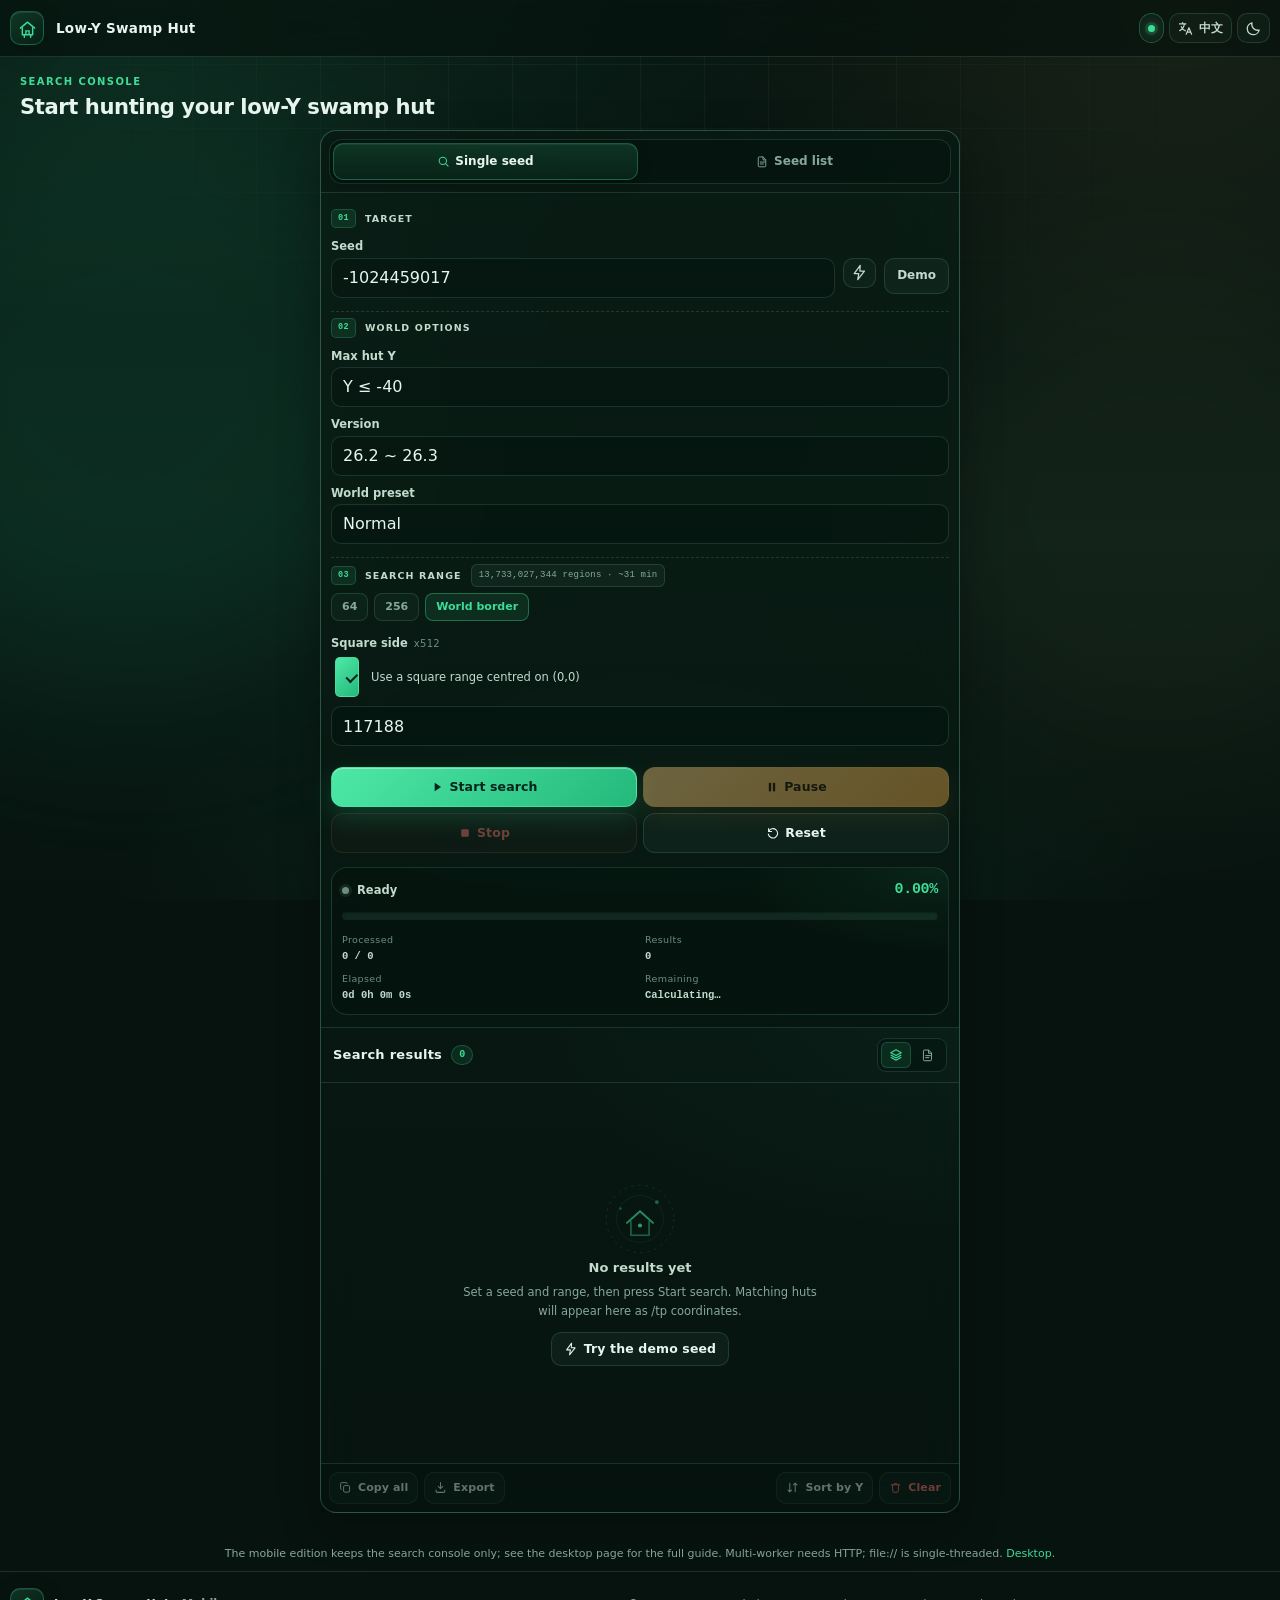
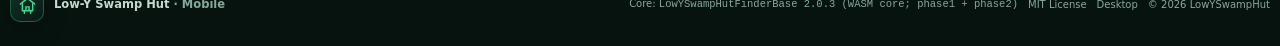
==== mobile.html @ c28596ae "initial commit" ====
<!DOCTYPE html>
<html lang="zh-CN" data-theme="dark">
<head>
<meta charset="utf-8">
<meta name="viewport" content="width=device-width, initial-scale=1, viewport-fit=cover">
<meta name="color-scheme" content="dark light">
<meta name="theme-color" content="#07130f">
<title>低 Y 女巫小屋 · 移动版</title>
<meta name="description" content="Minecraft Java 版低 Y 女巫小屋搜索 · WebAssembly 移动版。">
<link rel="icon" href="data:image/svg+xml,%3Csvg xmlns='http://www.w3.org/2000/svg' viewBox='0 0 64 64'%3E%3Crect width='64' height='64' rx='14' fill='%230b1f18'/%3E%3Cpath d='M12 34 32 16l20 18' fill='none' stroke='%233ddc97' stroke-width='5' stroke-linecap='round' stroke-linejoin='round'/%3E%3Cpath d='M20 33v15h24V33' fill='none' stroke='%238ef0c0' stroke-width='4' stroke-linejoin='round'/%3E%3Ccircle cx='32' cy='40' r='3.5' fill='%23f6c66a'/%3E%3C/svg%3E">
<link rel="stylesheet" href="css/style.css">
<link rel="stylesheet" href="css/mobile.css">
</head>
<body class="mobile-page">

<noscript>
  <div class="noscript-banner">
    此页面需要启用 JavaScript 与 WebAssembly。<br>
    This page requires JavaScript and WebAssembly.
  </div>
</noscript>


<div class="page-bg" aria-hidden="true">
  <div class="bg-glow bg-glow-a"></div>
  <div class="bg-glow bg-glow-b"></div>
  <div class="bg-grid"></div>
  <div class="bg-mist"></div>
</div>
<svg class="sprite" aria-hidden="true">
  <defs>
    <symbol id="i-hut" viewBox="0 0 24 24"><path d="M3 11.5 12 4l9 7.5" fill="none" stroke="currentColor" stroke-width="1.8" stroke-linecap="round" stroke-linejoin="round"/><path d="M5.5 10.5V20h13v-9.5" fill="none" stroke="currentColor" stroke-width="1.8" stroke-linejoin="round"/><path d="M10 20v-5h4v5" fill="none" stroke="currentColor" stroke-width="1.8"/><path d="M8 20v3M16 20v3" stroke="currentColor" stroke-width="1.8" stroke-linecap="round"/></symbol>
    <symbol id="i-bolt" viewBox="0 0 24 24"><path d="M13 2 4.5 13.5H11L9.5 22 19 10h-6.5L13 2Z" fill="none" stroke="currentColor" stroke-width="1.8" stroke-linejoin="round"/></symbol>
    <symbol id="i-lock" viewBox="0 0 24 24"><rect x="4.5" y="10" width="15" height="10.5" rx="2.5" fill="none" stroke="currentColor" stroke-width="1.8"/><path d="M8 10V7.5a4 4 0 0 1 8 0V10" fill="none" stroke="currentColor" stroke-width="1.8" stroke-linecap="round"/><circle cx="12" cy="15.2" r="1.5" fill="currentColor"/></symbol>
    <symbol id="i-layers" viewBox="0 0 24 24"><path d="m12 3 9 5-9 5-9-5 9-5Z" fill="none" stroke="currentColor" stroke-width="1.8" stroke-linejoin="round"/><path d="m3 12 9 5 9-5M3 16l9 5 9-5" fill="none" stroke="currentColor" stroke-width="1.8" stroke-linejoin="round"/></symbol>
    <symbol id="i-cube" viewBox="0 0 24 24"><path d="M12 2.8 21 7.6v8.8l-9 4.8-9-4.8V7.6l9-4.8Z" fill="none" stroke="currentColor" stroke-width="1.8" stroke-linejoin="round"/><path d="M3 7.6 12 12.4l9-4.8M12 12.4V21" fill="none" stroke="currentColor" stroke-width="1.8"/></symbol>
    <symbol id="i-globe" viewBox="0 0 24 24"><circle cx="12" cy="12" r="9" fill="none" stroke="currentColor" stroke-width="1.8"/><path d="M3 12h18M12 3c2.5 2.4 3.8 5.4 3.8 9S14.5 18.6 12 21c-2.5-2.4-3.8-5.4-3.8-9S9.5 5.4 12 3Z" fill="none" stroke="currentColor" stroke-width="1.6"/></symbol>
    <symbol id="i-copy" viewBox="0 0 24 24"><rect x="8.5" y="8.5" width="11" height="12" rx="2" fill="none" stroke="currentColor" stroke-width="1.8"/><path d="M5.5 15.5h-1a1.5 1.5 0 0 1-1.5-1.5V4.8A1.8 1.8 0 0 1 4.8 3h8.4A1.8 1.8 0 0 1 15 4.8v.7" fill="none" stroke="currentColor" stroke-width="1.8"/></symbol>
    <symbol id="i-download" viewBox="0 0 24 24"><path d="M12 3v11m0 0 4.2-4.2M12 14l-4.2-4.2" fill="none" stroke="currentColor" stroke-width="1.9" stroke-linecap="round" stroke-linejoin="round"/><path d="M4 16.5V19a2 2 0 0 0 2 2h12a2 2 0 0 0 2-2v-2.5" fill="none" stroke="currentColor" stroke-width="1.9" stroke-linecap="round"/></symbol>
    <symbol id="i-sort" viewBox="0 0 24 24"><path d="M7 4v16m0 0-3.2-3.2M7 20l3.2-3.2M17 20V4m0 0-3.2 3.2M17 4l3.2 3.2" fill="none" stroke="currentColor" stroke-width="1.9" stroke-linecap="round" stroke-linejoin="round"/></symbol>
    <symbol id="i-trash" viewBox="0 0 24 24"><path d="M4 7h16M9.5 7V4.8h5V7M6.2 7l1 12.2a1.8 1.8 0 0 0 1.8 1.6h6a1.8 1.8 0 0 0 1.8-1.6L18 7" fill="none" stroke="currentColor" stroke-width="1.8" stroke-linecap="round" stroke-linejoin="round"/></symbol>
    <symbol id="i-play" viewBox="0 0 24 24"><path d="M8 4.8 19 12 8 19.2V4.8Z" fill="currentColor"/></symbol>
    <symbol id="i-pause" viewBox="0 0 24 24"><rect x="6.5" y="4.5" width="4" height="15" rx="1.3" fill="currentColor"/><rect x="13.5" y="4.5" width="4" height="15" rx="1.3" fill="currentColor"/></symbol>
    <symbol id="i-stop" viewBox="0 0 24 24"><rect x="5.5" y="5.5" width="13" height="13" rx="2.4" fill="currentColor"/></symbol>
    <symbol id="i-reset" viewBox="0 0 24 24"><path d="M4.5 9.5A8 8 0 1 1 4 14" fill="none" stroke="currentColor" stroke-width="1.9" stroke-linecap="round"/><path d="M4.5 4.5v5h5" fill="none" stroke="currentColor" stroke-width="1.9" stroke-linecap="round" stroke-linejoin="round"/></symbol>
    <symbol id="i-sun" viewBox="0 0 24 24"><circle cx="12" cy="12" r="4.2" fill="none" stroke="currentColor" stroke-width="1.8"/><path d="M12 2.5v2.2M12 19.3v2.2M2.5 12h2.2M19.3 12h2.2M5.2 5.2l1.6 1.6M17.2 17.2l1.6 1.6M18.8 5.2l-1.6 1.6M6.8 17.2l-1.6 1.6" stroke="currentColor" stroke-width="1.8" stroke-linecap="round"/></symbol>
    <symbol id="i-moon" viewBox="0 0 24 24"><path d="M20 14.2A8.5 8.5 0 0 1 9.8 4a8.5 8.5 0 1 0 10.2 10.2Z" fill="none" stroke="currentColor" stroke-width="1.8" stroke-linejoin="round"/></symbol>
    <symbol id="i-lang" viewBox="0 0 24 24"><path d="M3.5 5.5h9M8 3.5v2M10.5 5.5c-.6 4.3-3 7.5-6.5 9.5M6 9.5c1.2 2.8 3.2 4.7 5.8 5.7" fill="none" stroke="currentColor" stroke-width="1.7" stroke-linecap="round" stroke-linejoin="round"/><path d="m13 20 3.8-9 3.8 9M14.4 17h4.8" fill="none" stroke="currentColor" stroke-width="1.7" stroke-linecap="round" stroke-linejoin="round"/></symbol>
    <symbol id="i-file" viewBox="0 0 24 24"><path d="M6 3.5h7l5 5V20a1.8 1.8 0 0 1-1.8 1.8H6A1.8 1.8 0 0 1 4.2 20V5.3A1.8 1.8 0 0 1 6 3.5Z" fill="none" stroke="currentColor" stroke-width="1.7" stroke-linejoin="round"/><path d="M13 3.8V9h4.8M8 13h8M8 16.5h5.5" fill="none" stroke="currentColor" stroke-width="1.7" stroke-linecap="round"/></symbol>
    <symbol id="i-arrow" viewBox="0 0 24 24"><path d="M5 12h14m0 0-5.5-5.5M19 12l-5.5 5.5" fill="none" stroke="currentColor" stroke-width="1.9" stroke-linecap="round" stroke-linejoin="round"/></symbol>
    <symbol id="i-check" viewBox="0 0 24 24"><path d="m4.5 12.5 5 5 10-11" fill="none" stroke="currentColor" stroke-width="2.2" stroke-linecap="round" stroke-linejoin="round"/></symbol>
    <symbol id="i-info" viewBox="0 0 24 24"><circle cx="12" cy="12" r="9" fill="none" stroke="currentColor" stroke-width="1.8"/><path d="M12 10.5V17M12 7.4v.2" stroke="currentColor" stroke-width="2" stroke-linecap="round"/></symbol>
    <symbol id="i-warn" viewBox="0 0 24 24"><path d="M12 3.6 22 20.4H2L12 3.6Z" fill="none" stroke="currentColor" stroke-width="1.8" stroke-linejoin="round"/><path d="M12 9.2v4.6M12 17.2v.2" stroke="currentColor" stroke-width="2" stroke-linecap="round"/></symbol>
    <symbol id="i-search" viewBox="0 0 24 24"><circle cx="10.8" cy="10.8" r="6.8" fill="none" stroke="currentColor" stroke-width="1.9"/><path d="m16 16 4.5 4.5" stroke="currentColor" stroke-width="1.9" stroke-linecap="round"/></symbol>
  </defs>
</svg>
<header class="site-header">
  <div class="shell header-inner">
    <a class="brand" href="#top" title="移动版 / Mobile">
      <span class="brand-mark"><svg class="icon"><use href="#i-hut"></use></svg></span>
      <span class="brand-text">
        <strong data-i18n="brand.name">低 Y 女巫小屋</strong>
        <small data-i18n="brand.tag">Low-Y Swamp Hut · Web</small>
      </span>
    </a>
    <div class="header-actions">
      <span class="engine-pill" id="engineBadge" title="WebAssembly 引擎状态">
        <span class="dot" id="engineDot"></span>
        <span id="engineText">引擎加载中</span>
      </span>
      <button class="icon-btn" id="langToggle" type="button" title="切换语言 / Switch language" aria-label="切换语言">
        <svg class="icon"><use href="#i-lang"></use></svg>
        <span class="lang-label" id="langLabel">EN</span>
      </button>
      <button class="icon-btn" id="themeToggle" type="button" title="切换主题 / Toggle theme" aria-label="切换主题">
        <svg class="icon icon-sun"><use href="#i-sun"></use></svg>
        <svg class="icon icon-moon"><use href="#i-moon"></use></svg>
      </button>
    </div>
  </div>
</header>

<main id="top">
<!-- ============================ APP ============================ -->
  <section class="section shell" id="search">
    <div class="section-head compact">
      <span class="eyebrow" data-i18n="app.eyebrow">搜索控制台</span>
      <h2 data-i18n="app.title">开始寻找你的低 Y 女巫小屋</h2>
      <p data-i18n="app.sub">单种子默认世界边界，种子列表默认 256；浏览器版为单线程 WASM，整图搜索会耗时较久。</p>
    </div>

    <div class="app-shell">
      <div class="app-topbar">
        <div class="app-tabs" role="tablist" aria-label="搜索模式">
          <button class="tab active" id="tab-single" data-tab="single" role="tab" aria-selected="true" aria-controls="panel-single">
            <svg class="icon"><use href="#i-search"></use></svg>
            <span data-i18n="tab.single">单种子搜索</span>
          </button>
          <button class="tab" id="tab-list" data-tab="list" role="tab" aria-selected="false" aria-controls="panel-list">
            <svg class="icon"><use href="#i-file"></use></svg>
            <span data-i18n="tab.list">从种子列表搜索</span>
          </button>
        </div>
        <div class="app-topbar-right">
          <span class="wasm-chip"><svg class="icon"><use href="#i-bolt"></use></svg>WASM</span>
          <span class="muted small" id="engineVersion">–</span>
        </div>
      </div>

      <div class="app-grid">
        <div class="control-panel">

          <!-- ==================== SINGLE ==================== -->
          <div class="tab-panel" id="panel-single" role="tabpanel" aria-labelledby="tab-single">
            <div class="console-form">
              <section class="panel-section">
                <div class="panel-title"><span class="num">01</span><span data-i18n="panel.target">搜索目标</span></div>

                <div class="form-row">
                  <label class="form-label" for="sSeed"><span data-i18n="label.seed">种子 Seed</span></label>
                  <div class="form-control">
                    <div class="input-row">
                      <input id="sSeed" type="text" inputmode="numeric" autocomplete="off" spellcheck="false" placeholder="-1024459017" value="-1024459017">
                      <button class="icon-btn" id="sRandom" type="button" title="随机种子" aria-label="随机种子">
                        <svg class="icon"><use href="#i-bolt"></use></svg>
                      </button>
                      <button class="mini-btn" id="sDemo" type="button" data-i18n="btn.demo">示例</button>
                    </div>
                    <span class="field-error" id="sSeedError"></span>
                    <span class="hint hint-optional" data-i18n="hint.seed">支持 -2^63 ~ 2^63-1 的整数</span>
                  </div>
                  <span class="form-aside"></span>
                </div>

                <div class="form-row thread-row">
                  <label class="form-label" for="sThreads"><span data-i18n="label.threads">线程数</span> <span class="tag">WASM</span></label>
                  <div class="form-control"><input id="sThreads" type="text" value="1" readonly tabindex="-1"></div>
                  <span class="form-aside" id="sThreadHint">自动检测线程</span>
                </div>
              </section>

              <section class="panel-section">
                <div class="panel-title"><span class="num">02</span><span data-i18n="panel.world">世界参数</span></div>

                <div class="form-row">
                  <label class="form-label" for="sHeight"><span data-i18n="label.height">筛选小屋高度</span></label>
                  <div class="form-control">
                    <select id="sHeight">
                      <option value="-40" selected>Y ≤ -40</option>
                      <option value="-50">Y ≤ -50</option>
                      <option value="-54">Y ≤ -54</option>
                    </select>
                  </div>
                  <span class="form-aside" data-i18n="hint.heightShort">只保留 -40 及以下</span>
                </div>

                <div class="form-row">
                  <label class="form-label" for="sVersion"><span data-i18n="label.version">版本</span></label>
                  <div class="form-control">
                    <select id="sVersion">
                      <option value="26.2">26.2 ~ 26.3</option>
                      <option value="1.19">1.19.x ~ 26.1</option>
                      <option value="1.18">1.18.x</option>
                    </select>
                  </div>
                  <span class="form-aside"></span>
                </div>

                <div class="form-row">
                  <label class="form-label" for="sPreset"><span data-i18n="label.preset">世界类型</span></label>
                  <div class="form-control">
                    <select id="sPreset">
                      <option value="normal" data-i18n="preset.normal">普通世界</option>
                      <option value="large" data-i18n="preset.large">巨型生物群系</option>
                      <option value="single" data-i18n="preset.single">单群系（沼泽）</option>
                    </select>
                  </div>
                  <span class="form-aside"></span>
                </div>
              </section>

              <section class="panel-section">
                <div class="panel-title">
                  <span class="num">03</span><span data-i18n="panel.range">搜索范围</span>
                  <span class="range-summary" id="sRangeSummary">–</span>
                </div>

                <div class="preset-row" id="sPresets" role="group" aria-label="范围预设">
                  <button type="button" class="preset-btn" data-mode="single" data-side="64">64</button>
                  <button type="button" class="preset-btn" data-mode="single" data-side="256">256</button>
                  <button type="button" class="preset-btn active" data-mode="single" data-side="117188" data-i18n="preset.world">世界边界</button>
                </div>

                <div class="bounds-rows" id="sBounds">
                  <div class="form-row">
                    <label class="form-label" for="sMinX">MinX <em>x512</em></label>
                    <div class="form-control"><input id="sMinX" type="text" inputmode="numeric" value="-58594"></div>
                    <span class="form-aside block-hint" id="sMinXBlocks">= -30,000,128 方块</span>
                  </div>
                  <div class="form-row">
                    <label class="form-label" for="sMaxX">MaxX <em>x512</em></label>
                    <div class="form-control"><input id="sMaxX" type="text" inputmode="numeric" value="58593"></div>
                    <span class="form-aside block-hint" id="sMaxXBlocks">= 29,999,616 方块</span>
                  </div>
                  <div class="form-row">
                    <label class="form-label" for="sMinZ">MinZ <em>x512</em></label>
                    <div class="form-control"><input id="sMinZ" type="text" inputmode="numeric" value="-58594"></div>
                    <span class="form-aside block-hint" id="sMinZBlocks">= -30,000,128 方块</span>
                  </div>
                  <div class="form-row">
                    <label class="form-label" for="sMaxZ">MaxZ <em>x512</em></label>
                    <div class="form-control"><input id="sMaxZ" type="text" inputmode="numeric" value="58593"></div>
                    <span class="form-aside block-hint" id="sMaxZBlocks">= 29,999,616 方块</span>
                  </div>
                </div>

                <div class="form-row">
                  <label class="form-label" for="sSide"><span data-i18n="label.side">正方形边长</span> <em>x512</em></label>
                  <div class="form-control square-control">
                    <label class="check-row">
                      <input type="checkbox" id="sSquareMode" checked>
                      <span data-i18n="label.squareMode">以 (0,0) 为中心</span>
                    </label>
                    <div class="side-input-row">
                      <input id="sSide" type="text" inputmode="numeric" value="117188">
                      <span class="hint block-hint" id="sSideBlocks">= 60,000,256 方块</span>
                    </div>
                  </div>
                  <span class="form-aside" data-i18n="hint.square">取消勾选可手动填写 Min/Max</span>
                </div>
              </section>
            </div>

            <div class="action-row">
              <button class="btn primary" id="sStart" type="button">
                <svg class="icon"><use href="#i-play"></use></svg><span data-i18n="btn.start">开始搜索</span>
              </button>
              <button class="btn amber" id="sPause" type="button" disabled>
                <svg class="icon"><use href="#i-pause"></use></svg><span data-i18n="btn.pause">暂停</span>
              </button>
              <button class="btn danger" id="sStop" type="button" disabled>
                <svg class="icon"><use href="#i-stop"></use></svg><span data-i18n="btn.stop">停止</span>
              </button>
              <button class="btn ghost" id="sReset" type="button" title="重置搜索区域 / Reset search range">
                <svg class="icon"><use href="#i-reset"></use></svg><span data-i18n="btn.reset">重置</span>
              </button>
            </div>
          </div>

          <!-- ==================== LIST ==================== -->
          <div class="tab-panel hidden" id="panel-list" role="tabpanel" aria-labelledby="tab-list">
            <div class="console-form">
              <section class="panel-section">
                <div class="panel-title"><span class="num">01</span><span data-i18n="panel.seedFile">种子列表</span></div>

                <div class="form-row wide">
                  <span class="form-label" data-i18n="label.seedFile">种子文件</span>
                  <div class="form-control">
                    <div class="dropzone compact" id="lDropzone" tabindex="0" role="button" aria-label="选择种子文件">
                      <input type="file" id="lFileInput" accept=".txt,.csv,text/plain" hidden>
                      <svg class="icon drop-icon"><use href="#i-file"></use></svg>
                      <strong id="lDropTitle" data-i18n="drop.title">拖入种子文件，或点击选择</strong>
                      <span class="hint" id="lDropHint" data-i18n="drop.hint">纯文本，每行一个种子；空行与 # 开头的行会被忽略</span>
                      <span class="file-pill hidden" id="lFileInfo">
                        <svg class="icon"><use href="#i-check"></use></svg>
                        <span id="lFileName">–</span>
                        <span class="file-count" id="lSeedCount">0</span>
                      </span>
                    </div>
                    <span class="field-error" id="lFileError"></span>
                  </div>
                  <span class="form-aside"></span>
                </div>

                <div class="form-row thread-row">
                  <label class="form-label" for="lThreads"><span data-i18n="label.threads">线程数</span> <span class="tag">WASM</span></label>
                  <div class="form-control"><input id="lThreads" type="text" value="1" readonly tabindex="-1"></div>
                  <span class="form-aside" id="lThreadHint">列表模式逐个种子扫描</span>
                </div>
              </section>

              <section class="panel-section">
                <div class="panel-title"><span class="num">02</span><span data-i18n="panel.world">世界参数</span></div>

                <div class="form-row">
                  <label class="form-label" for="lHeight"><span data-i18n="label.height">筛选小屋高度</span></label>
                  <div class="form-control">
                    <select id="lHeight">
                      <option value="-40" selected>Y ≤ -40</option>
                      <option value="-50">Y ≤ -50</option>
                      <option value="-54">Y ≤ -54</option>
                    </select>
                  </div>
                  <span class="form-aside" data-i18n="hint.heightShort">只保留 -40 及以下</span>
                </div>

                <div class="form-row">
                  <label class="form-label" for="lVersion"><span data-i18n="label.version">版本</span></label>
                  <div class="form-control">
                    <select id="lVersion">
                      <option value="26.2">26.2 ~ 26.3</option>
                      <option value="1.19">1.19.x ~ 26.1</option>
                      <option value="1.18">1.18.x</option>
                    </select>
                  </div>
                  <span class="form-aside"></span>
                </div>

                <div class="form-row">
                  <label class="form-label" for="lPreset"><span data-i18n="label.preset">世界类型</span></label>
                  <div class="form-control">
                    <select id="lPreset">
                      <option value="normal" data-i18n="preset.normal">普通世界</option>
                      <option value="large" data-i18n="preset.large">巨型生物群系</option>
                      <option value="single" data-i18n="preset.single">单群系（沼泽）</option>
                    </select>
                  </div>
                  <span class="form-aside"></span>
                </div>
              </section>

              <section class="panel-section">
                <div class="panel-title">
                  <span class="num">03</span><span data-i18n="panel.range">搜索范围</span>
                  <span class="range-summary" id="lRangeSummary">–</span>
                </div>

                <div class="preset-row" id="lPresets" role="group" aria-label="范围预设">
                  <button type="button" class="preset-btn" data-mode="list" data-side="64">64</button>
                  <button type="button" class="preset-btn active" data-mode="list" data-side="256">256</button>
                  <button type="button" class="preset-btn" data-mode="list" data-side="117188" data-i18n="preset.world">世界边界</button>
                </div>

                <div class="bounds-rows" id="lBounds">
                  <div class="form-row">
                    <label class="form-label" for="lMinX">MinX <em>x512</em></label>
                    <div class="form-control"><input id="lMinX" type="text" inputmode="numeric" value="-128"></div>
                    <span class="form-aside block-hint" id="lMinXBlocks">= -65,536 方块</span>
                  </div>
                  <div class="form-row">
                    <label class="form-label" for="lMaxX">MaxX <em>x512</em></label>
                    <div class="form-control"><input id="lMaxX" type="text" inputmode="numeric" value="127"></div>
                    <span class="form-aside block-hint" id="lMaxXBlocks">= 65,024 方块</span>
                  </div>
                  <div class="form-row">
                    <label class="form-label" for="lMinZ">MinZ <em>x512</em></label>
                    <div class="form-control"><input id="lMinZ" type="text" inputmode="numeric" value="-128"></div>
                    <span class="form-aside block-hint" id="lMinZBlocks">= -65,536 方块</span>
                  </div>
                  <div class="form-row">
                    <label class="form-label" for="lMaxZ">MaxZ <em>x512</em></label>
                    <div class="form-control"><input id="lMaxZ" type="text" inputmode="numeric" value="127"></div>
                    <span class="form-aside block-hint" id="lMaxZBlocks">= 65,024 方块</span>
                  </div>
                </div>

                <div class="form-row">
                  <label class="form-label" for="lSide"><span data-i18n="label.side">正方形边长</span> <em>x512</em></label>
                  <div class="form-control square-control">
                    <label class="check-row">
                      <input type="checkbox" id="lSquareMode" checked>
                      <span data-i18n="label.squareMode">以 (0,0) 为中心</span>
                    </label>
                    <div class="side-input-row">
                      <input id="lSide" type="text" inputmode="numeric" value="256">
                      <span class="hint block-hint" id="lSideBlocks">= 131,072 方块</span>
                    </div>
                  </div>
                  <span class="form-aside" data-i18n="hint.square">取消勾选可手动填写 Min/Max</span>
                </div>
              </section>
            </div>

            <div class="action-row">
              <button class="btn primary" id="lStart" type="button">
                <svg class="icon"><use href="#i-play"></use></svg><span data-i18n="btn.start">开始搜索</span>
              </button>
              <button class="btn amber" id="lPause" type="button" disabled>
                <svg class="icon"><use href="#i-pause"></use></svg><span data-i18n="btn.pause">暂停</span>
              </button>
              <button class="btn danger" id="lStop" type="button" disabled>
                <svg class="icon"><use href="#i-stop"></use></svg><span data-i18n="btn.stop">停止</span>
              </button>
              <button class="btn ghost" id="lReset" type="button" title="重置搜索区域 / Reset search range">
                <svg class="icon"><use href="#i-reset"></use></svg><span data-i18n="btn.resetDefault">重置</span>
              </button>
            </div>
          </div>

          <!-- SHARED PROGRESS -->
          <div class="progress-card" id="progressCard">
            <div class="progress-top">
              <div class="progress-state">
                <span class="state-dot" id="progressDot"></span>
                <span id="progressStatus" data-i18n="progress.idle" aria-live="polite">等待开始</span>
              </div>
              <span class="progress-percent" id="progressPercent">0.00%</span>
            </div>
            <div class="progress-track" id="progressTrack" role="progressbar" aria-valuemin="0" aria-valuemax="100" aria-valuenow="0">
              <div class="progress-bar" id="progressBar"></div>
            </div>
            <div class="progress-meta">
              <div><span data-i18n="progress.processed">已处理</span><strong id="progressProcessed">0 / 0</strong></div>
              <div><span data-i18n="progress.results">结果</span><strong id="progressResults">0</strong></div>
              <div><span data-i18n="progress.elapsed">已用时间</span><strong id="progressElapsed">0天 0时 0分 0秒</strong></div>
              <div><span data-i18n="progress.remaining">剩余时间</span><strong id="progressRemaining">计算中…</strong></div>
            </div>
            <div class="progress-seed hidden" id="progressSeedRow">
              <span data-i18n="progress.currentSeed">当前种子</span>
              <code id="progressCurrentSeed">–</code>
              <span class="progress-seed-index" id="progressSeedIndex"></span>
            </div>
            <div class="progress-estimate" id="progressEstimate"></div>
          </div>
        </div>

        <!-- ==================== RESULTS (below the form) ==================== -->
        <div class="results-panel" id="resultsPanel">
          <div class="results-head">
            <div class="results-title">
              <h3 id="resultsTitle" data-i18n="results.title">检查结果</h3>
              <span class="count-badge" id="resultsCount">0</span>
            </div>
            <div class="view-toggle" role="group" aria-label="结果视图">
              <button type="button" class="view-btn active" data-view="table" id="viewTable" title="表格视图">
                <svg class="icon"><use href="#i-layers"></use></svg>
              </button>
              <button type="button" class="view-btn" data-view="text" id="viewText" title="文本视图">
                <svg class="icon"><use href="#i-file"></use></svg>
              </button>
            </div>
          </div>

          <div class="results-body">
            <div class="empty-state" id="resultsEmpty">
              <span class="empty-art">
                <svg viewBox="0 0 120 120" aria-hidden="true">
                  <circle cx="60" cy="60" r="52" fill="none" stroke="currentColor" stroke-opacity=".16" stroke-width="1.5" stroke-dasharray="4 7"/>
                  <circle cx="60" cy="60" r="36" fill="none" stroke="currentColor" stroke-opacity=".1" stroke-width="1.5"/>
                  <path d="M40 66 60 48l20 18" fill="none" stroke="currentColor" stroke-opacity=".7" stroke-width="3" stroke-linecap="round" stroke-linejoin="round"/>
                  <path d="M46 63v22h28V63" fill="none" stroke="currentColor" stroke-opacity=".45" stroke-width="2.6" stroke-linejoin="round"/>
                  <circle cx="60" cy="70" r="3.2" fill="currentColor" fill-opacity=".8"/>
                  <circle cx="86" cy="34" r="3" fill="currentColor" fill-opacity=".45"/>
                  <circle cx="30" cy="44" r="2" fill="currentColor" fill-opacity=".35"/>
                </svg>
              </span>
              <strong data-i18n="results.emptyTitle">还没有结果</strong>
              <p data-i18n="results.emptyBody">设置好种子和范围，点击「开始搜索」。命中的小屋会以 /tp 坐标的形式出现在这里。</p>
              <button type="button" class="btn ghost sm" id="emptyDemoBtn">
                <svg class="icon"><use href="#i-bolt"></use></svg><span data-i18n="btn.tryDemo">试试示例种子</span>
              </button>
            </div>

            <div class="table-wrap hidden" id="resultsTableWrap">
              <table class="result-table" id="resultsTable">
                <thead>
                  <tr id="resultsHeadRow">
                    <th class="col-idx">#</th>
                    <th class="col-seed hidden" data-i18n="table.seed">种子</th>
                    <th>X</th>
                    <th>Y</th>
                    <th>Z</th>
                    <th class="col-distance" data-i18n="table.distance">距离原点</th>
                    <th class="col-tp" data-i18n="table.tp">/tp 命令</th>
                    <th class="col-actions"></th>
                  </tr>
                </thead>
                <tbody id="resultsBody"></tbody>
              </table>
            </div>

            <div class="text-view hidden" id="resultsTextView">
              <pre id="resultsRaw"></pre>
            </div>
          </div>

          <div class="results-foot">
            <div class="foot-left">
              <button class="btn ghost sm" id="btnCopyAll" type="button">
                <svg class="icon"><use href="#i-copy"></use></svg><span data-i18n="btn.copyAll">复制全部</span>
              </button>
              <button class="btn ghost sm" id="btnExport" type="button">
                <svg class="icon"><use href="#i-download"></use></svg><span data-i18n="btn.export">导出</span>
              </button>
              <button class="btn ghost sm hidden" id="btnExportSeeds" type="button">
                <svg class="icon"><use href="#i-download"></use></svg><span data-i18n="btn.exportSeeds">导出种子列表</span>
              </button>
            </div>
            <div class="foot-right">
              <button class="btn ghost sm" id="btnSortY" type="button">
                <svg class="icon"><use href="#i-sort"></use></svg><span data-i18n="btn.sortY">按 Y 排序</span>
              </button>
              <button class="btn ghost sm hidden" id="btnSortDistance" type="button">
                <svg class="icon"><use href="#i-sort"></use></svg><span data-i18n="btn.sortDistance">按距离排序</span>
              </button>
              <button class="btn ghost sm danger-text" id="btnClear" type="button">
                <svg class="icon"><use href="#i-trash"></use></svg><span data-i18n="btn.clear">清空</span>
              </button>
            </div>
          </div>
        </div>
      </div>
    </div>

    <details class="known-results">
      <summary>
        <span data-i18n="known.title">示例种子的已知结果</span>
        <span class="known-count">8</span>
        <span class="known-seed">seed -1024459017</span>
      </summary>
      <div class="known-body">
        <p data-i18n="known.desc">这是原项目验收数据中该种子的 8 个小屋。示例按钮只搜索其中第 4 个；完整列表可由世界边界搜索得到。</p>
        <pre id="knownResults">/tp 234016 -44 -18221904
/tp 27607376 -47 -7240176
/tp 16007952 -43 3516000
/tp 20082832 -54 4744416
/tp 10995248 -54 7276048
/tp 3267728 -54 10839360
/tp -2260784 -54 13017184
/tp -2274464 -54 17901776</pre>
      </div>
    </details>
  </section>
<div class="mobile-note">
  <span data-i18n="mobile.note">移动版精简了介绍与装饰；完整说明见</span>
  <a href="index.html" data-i18n="footer.desktop">桌面版</a>.
</div>
</main>

<footer class="site-footer">
  <div class="shell footer-inner">
    <div class="footer-brand">
      <span class="brand-mark sm"><svg class="icon"><use href="#i-hut"></use></svg></span>
      <span>Low-Y Swamp Hut <span class="muted">· Mobile</span></span>
    </div>
    <div class="footer-links">
      <span class="muted small"><span data-i18n="footer.engine">内核</span>: <code id="footerVersion">–</code></span>
      <a class="muted small" href="LICENSE" target="_blank" rel="noopener" data-i18n="license.link">MIT 许可证</a>
      <a class="muted small" href="index.html" data-i18n="footer.desktop">桌面版</a>
      <span class="muted small">© <span id="year">2026</span> LowYSwampHut</span>
    </div>
  </div>
</footer>

<div class="toast-host" id="toastHost" aria-live="polite" aria-atomic="false"></div>

<dialog class="modal" id="confirmDialog">
  <form method="dialog" class="modal-card">
    <div class="modal-icon warn"><svg class="icon"><use href="#i-warn"></use></svg></div>
    <h3 id="confirmTitle">确认</h3>
    <p id="confirmMessage"></p>
    <div class="modal-actions">
      <button value="cancel" class="btn ghost" id="confirmCancel" type="submit" data-i18n="btn.cancel">取消</button>
      <button value="ok" class="btn primary" id="confirmOk" type="submit" data-i18n="btn.confirm">继续</button>
    </div>
  </form>
</dialog>

<div class="boot-overlay" id="bootOverlay">
  <div class="boot-card">
    <div class="boot-spinner"><span></span><span></span><span></span></div>
    <h3 id="bootTitle" data-i18n="boot.title">正在唤醒 WASM 内核…</h3>
    <p id="bootText" data-i18n="boot.text">首次加载需要解析不到 1 MB 的 WebAssembly 模块，通常只需一两秒。</p>
    <div class="boot-bar"><div class="boot-progress" id="bootProgress"></div></div>
    <pre class="boot-error hidden" id="bootError"></pre>
    <button class="btn primary sm hidden" id="bootRetry" type="button" data-i18n="btn.retry">重新加载</button>
  </div>
</div>

<script src="js/i18n.js"></script>
<script src="js/lysh-core.js"></script>
<script src="js/app.js"></script>
</body>
</html>
---- css/style.css ----
/* ============================================================
   Low-Y Swamp Hut · WebAssembly Edition
   "Swamp dusk" theme — deep forest greens, firefly amber, glass.
   ============================================================ */

:root {
  --bg: #07130f;
  --bg-2: #091c16;
  --panel: rgba(10, 30, 23, 0.72);
  --panel-solid: #0b2019;
  --panel-2: rgba(15, 40, 31, 0.72);
  --line: rgba(132, 214, 178, 0.16);
  --line-strong: rgba(132, 214, 178, 0.3);
  --text: #e8f5ee;
  --text-2: #c2dbcd;
  --muted: #87a99a;
  --muted-2: #6d8d7f;
  --accent: #3ddc97;
  --accent-2: #8ef0c0;
  --accent-deep: #0f8f5f;
  --gold: #f6c66a;
  --danger: #ff7373;
  --amber: #f3b15f;
  --shadow: 0 30px 90px rgba(0, 0, 0, 0.5);
  --shadow-sm: 0 12px 30px rgba(0, 0, 0, 0.28);
  --radius: 20px;
  --radius-sm: 12px;
  --mono: "Cascadia Code", "Cascadia Mono", "SFMono-Regular", Consolas, "Liberation Mono", Menlo, monospace;
  --sans: "Segoe UI Variable", "Segoe UI", "Microsoft YaHei UI", "Microsoft YaHei", "PingFang SC", "Noto Sans SC", system-ui, -apple-system, sans-serif;
  --ease: cubic-bezier(0.2, 0.7, 0.2, 1);
}

html[data-theme="light"] {
  --bg: #eef5ef;
  --bg-2: #e3eee6;
  --panel: rgba(255, 255, 255, 0.78);
  --panel-solid: #ffffff;
  --panel-2: rgba(245, 251, 247, 0.9);
  --line: rgba(24, 84, 58, 0.14);
  --line-strong: rgba(24, 84, 58, 0.28);
  --text: #10241b;
  --text-2: #294536;
  --muted: #5d7a6b;
  --muted-2: #7c9587;
  --accent: #0f8f5f;
  --accent-2: #0a6e49;
  --accent-deep: #0b7a51;
  --gold: #b77a1c;
  --danger: #c84444;
  --amber: #b9771f;
  --shadow: 0 30px 80px rgba(20, 60, 42, 0.16);
  --shadow-sm: 0 10px 26px rgba(20, 60, 42, 0.1);
}

* { box-sizing: border-box; }

html { scroll-behavior: smooth; }

body {
  margin: 0;
  min-height: 100vh;
  background: var(--bg);
  color: var(--text);
  font-family: var(--sans);
  font-size: 15px;
  line-height: 1.6;
  -webkit-font-smoothing: antialiased;
  overflow-x: hidden;
}

::selection { background: rgba(61, 220, 151, 0.28); color: var(--text); }

::-webkit-scrollbar { width: 10px; height: 10px; }
::-webkit-scrollbar-track { background: transparent; }
::-webkit-scrollbar-thumb {
  background: rgba(132, 214, 178, 0.18);
  border-radius: 999px;
  border: 2px solid transparent;
  background-clip: padding-box;
}
::-webkit-scrollbar-thumb:hover { background: rgba(132, 214, 178, 0.32); background-clip: padding-box; border: 2px solid transparent; }
html[data-theme="light"] ::-webkit-scrollbar-thumb { background: rgba(24, 84, 58, 0.18); background-clip: padding-box; }

a { color: var(--accent); text-decoration: none; }
a:hover { color: var(--accent-2); }

code, .mono { font-family: var(--mono); }

.hidden { display: none !important; }
.small { font-size: 12px; }
.muted { color: var(--muted); }

.sprite { position: absolute; width: 0; height: 0; overflow: hidden; }

.noscript-banner {
  position: fixed;
  inset: 0 0 auto 0;
  z-index: 999;
  padding: 12px 18px;
  text-align: center;
  font-size: 13px;
  line-height: 1.5;
  color: #07130f;
  background: #f6c66a;
  box-shadow: 0 8px 24px rgba(0, 0, 0, 0.25);
}

.icon {
  width: 1.15em;
  height: 1.15em;
  display: inline-block;
  vertical-align: -0.18em;
  flex: none;
}

.shell {
  width: min(1240px, calc(100% - 48px));
  margin-inline: auto;
}

/* ---------------------------------------------------------- background */
.page-bg {
  position: fixed;
  inset: 0;
  z-index: -1;
  pointer-events: none;
  overflow: hidden;
  background:
    radial-gradient(1200px 700px at 12% -10%, rgba(26, 92, 66, 0.35), transparent 60%),
    radial-gradient(900px 700px at 92% 0%, rgba(246, 198, 106, 0.08), transparent 55%),
    linear-gradient(180deg, var(--bg) 0%, var(--bg-2) 60%, var(--bg) 100%);
}
html[data-theme="light"] .page-bg {
  background:
    radial-gradient(1200px 700px at 12% -10%, rgba(78, 180, 130, 0.24), transparent 60%),
    radial-gradient(900px 700px at 92% 0%, rgba(246, 198, 106, 0.18), transparent 55%),
    linear-gradient(180deg, var(--bg) 0%, var(--bg-2) 60%, var(--bg) 100%);
}
.bg-glow { position: absolute; border-radius: 50%; filter: blur(90px); opacity: 0.55; }
.bg-glow-a { width: 620px; height: 620px; left: -180px; top: 8%; background: rgba(31, 143, 100, 0.28); }
.bg-glow-b { width: 520px; height: 520px; right: -140px; top: 28%; background: rgba(246, 198, 106, 0.08); }
html[data-theme="light"] .bg-glow-a { background: rgba(61, 190, 132, 0.2); }
html[data-theme="light"] .bg-glow-b { background: rgba(246, 198, 106, 0.18); }

.bg-grid {
  position: absolute;
  inset: 0;
  background-image:
    linear-gradient(rgba(132, 214, 178, 0.06) 1px, transparent 1px),
    linear-gradient(90deg, rgba(132, 214, 178, 0.06) 1px, transparent 1px);
  background-size: 64px 64px;
  mask-image: radial-gradient(ellipse 70% 60% at 50% 0%, #000 20%, transparent 75%);
  -webkit-mask-image: radial-gradient(ellipse 70% 60% at 50% 0%, #000 20%, transparent 75%);
}
html[data-theme="light"] .bg-grid {
  background-image:
    linear-gradient(rgba(24, 84, 58, 0.06) 1px, transparent 1px),
    linear-gradient(90deg, rgba(24, 84, 58, 0.06) 1px, transparent 1px);
}

.bg-mist {
  position: absolute;
  left: 0; right: 0; bottom: 0;
  height: 45vh;
  background:
    radial-gradient(ellipse 60% 100% at 50% 100%, rgba(61, 220, 151, 0.07), transparent 70%);
}

/* ---------------------------------------------------------- header */
.site-header {
  position: sticky;
  top: 0;
  z-index: 50;
  background: rgba(7, 19, 15, 0.78);
  background: color-mix(in srgb, var(--bg) 72%, transparent);
  backdrop-filter: blur(18px) saturate(1.2);
  -webkit-backdrop-filter: blur(18px) saturate(1.2);
  border-bottom: 1px solid var(--line);
}
html[data-theme="light"] .site-header { background: rgba(238, 245, 239, 0.82); }
.header-inner {
  display: flex;
  align-items: center;
  gap: 24px;
  min-height: 72px;
}
.brand {
  display: inline-flex;
  align-items: center;
  gap: 12px;
  color: var(--text);
  flex: none;
}
.brand:hover { color: var(--text); }
.brand-mark {
  width: 42px; height: 42px;
  display: grid; place-items: center;
  color: var(--accent);
  border-radius: 13px;
  background: linear-gradient(145deg, rgba(61, 220, 151, 0.16), rgba(61, 220, 151, 0.04));
  border: 1px solid rgba(61, 220, 151, 0.3);
  box-shadow: inset 0 1px 0 rgba(255, 255, 255, 0.08), 0 8px 24px rgba(0, 0, 0, 0.2);
}
.brand-mark .icon { width: 23px; height: 23px; }
.brand-mark.sm { width: 30px; height: 30px; border-radius: 9px; }
.brand-mark.sm .icon { width: 17px; height: 17px; }
.brand-text { display: flex; flex-direction: column; line-height: 1.2; }
.brand-text strong { font-size: 15px; letter-spacing: 0.02em; }
.brand-text small { font-size: 10.5px; letter-spacing: 0.14em; color: var(--muted); text-transform: uppercase; margin-top: 3px; }

.site-nav { display: flex; gap: 4px; margin-left: 8px; }
.site-nav a {
  color: var(--text-2);
  font-size: 13.5px;
  padding: 8px 12px;
  border-radius: 999px;
  transition: background 0.2s var(--ease), color 0.2s var(--ease);
}
.site-nav a:hover { background: rgba(132, 214, 178, 0.09); color: var(--text); }

.header-actions { margin-left: auto; display: flex; align-items: center; gap: 8px; }

.engine-pill {
  display: inline-flex;
  align-items: center;
  gap: 7px;
  height: 34px;
  padding: 0 12px;
  border-radius: 999px;
  border: 1px solid var(--line);
  background: rgba(132, 214, 178, 0.05);
  color: var(--muted);
  font-size: 12px;
  white-space: nowrap;
}
.engine-pill .dot, .state-dot {
  width: 7px; height: 7px; border-radius: 50%;
  background: var(--muted-2);
  box-shadow: 0 0 0 3px rgba(135, 169, 154, 0.12);
}
.engine-pill.is-ready { color: var(--text-2); border-color: rgba(61, 220, 151, 0.3); }
.engine-pill.is-ready .dot {
  background: var(--accent);
  box-shadow: 0 0 0 3px rgba(61, 220, 151, 0.16), 0 0 12px rgba(61, 220, 151, 0.7);
}
.engine-pill.is-error { color: var(--danger); border-color: rgba(255, 115, 115, 0.3); }
.engine-pill.is-error .dot { background: var(--danger); }

.icon-btn {
  display: inline-flex;
  align-items: center;
  justify-content: center;
  gap: 5px;
  height: 34px;
  min-width: 34px;
  padding: 0 9px;
  border-radius: 10px;
  border: 1px solid var(--line);
  background: rgba(132, 214, 178, 0.04);
  color: var(--text-2);
  font: inherit;
  font-size: 11.5px;
  font-weight: 600;
  cursor: pointer;
  transition: all 0.2s var(--ease);
}
.icon-btn:hover { border-color: var(--line-strong); color: var(--text); background: rgba(132, 214, 178, 0.1); }
.icon-btn .icon { width: 17px; height: 17px; }
.lang-label { letter-spacing: 0.06em; }
html[data-theme="dark"] .icon-sun { display: none; }
html[data-theme="light"] .icon-moon { display: none; }

/* ---------------------------------------------------------- generic */
.eyebrow {
  display: inline-flex;
  align-items: center;
  gap: 9px;
  font-size: 11.5px;
  font-weight: 700;
  letter-spacing: 0.2em;
  text-transform: uppercase;
  color: var(--accent);
}
.live-dot {
  width: 7px; height: 7px; border-radius: 50%;
  background: var(--accent);
  box-shadow: 0 0 0 3px rgba(61, 220, 151, 0.16), 0 0 14px rgba(61, 220, 151, 0.8);
  animation: pulse 2.4s ease-in-out infinite;
}
@keyframes pulse { 0%, 100% { opacity: 1; } 50% { opacity: 0.45; } }

.section { padding: 76px 0; }
#search.section { padding-top: 46px; }
#search .section-head.compact { margin-bottom: 18px; }
#search .section-head h2 { margin-top: 8px; margin-bottom: 6px; }
.section-head { max-width: 720px; margin-bottom: 34px; }
#search .section-head { max-width: 1240px; margin-left: auto; margin-right: auto; }
.section-head.compact { margin-bottom: 24px; }
.section-head h2 {
  font-size: clamp(1.65rem, 3vw, 2.4rem);
  line-height: 1.15;
  letter-spacing: -0.02em;
  margin: 12px 0 10px;
}
.section-head p { margin: 0; color: var(--muted); font-size: 15px; max-width: 640px; }

.btn {
  --btn-bg: rgba(132, 214, 178, 0.06);
  display: inline-flex;
  align-items: center;
  justify-content: center;
  gap: 8px;
  min-height: 42px;
  padding: 0 18px;
  border-radius: 12px;
  border: 1px solid var(--line);
  background: var(--btn-bg);
  color: var(--text);
  font: inherit;
  font-size: 13.5px;
  font-weight: 650;
  letter-spacing: 0.01em;
  cursor: pointer;
  white-space: nowrap;
  transition: transform 0.18s var(--ease), box-shadow 0.18s var(--ease), background 0.18s var(--ease), border-color 0.18s var(--ease);
}
.btn:hover { transform: translateY(-1px); border-color: var(--line-strong); background: rgba(132, 214, 178, 0.1); }
.btn:active { transform: translateY(0); }
.btn:focus-visible, .icon-btn:focus-visible, .preset-btn:focus-visible, .tab:focus-visible, .view-btn:focus-visible {
  outline: 2px solid var(--accent);
  outline-offset: 2px;
}
.btn:disabled { opacity: 0.42; cursor: not-allowed; transform: none; }
.btn .icon { width: 16px; height: 16px; }
.btn.lg { min-height: 50px; padding: 0 24px; font-size: 14.5px; border-radius: 14px; }
.btn.sm { min-height: 34px; padding: 0 12px; font-size: 12.5px; border-radius: 10px; gap: 6px; }
.btn.sm .icon { width: 14px; height: 14px; }

.btn.primary {
  background: linear-gradient(135deg, #4ee8a6 0%, #23b97c 100%);
  border-color: rgba(78, 232, 166, 0.6);
  color: #04231a;
  box-shadow: 0 10px 26px rgba(35, 185, 124, 0.24), inset 0 1px 0 rgba(255, 255, 255, 0.35);
}
.btn.primary:hover { background: linear-gradient(135deg, #66f0b5 0%, #2acb8b 100%); box-shadow: 0 14px 32px rgba(35, 185, 124, 0.34); }
html[data-theme="light"] .btn.primary { color: #fff; }
.btn.ghost { background: rgba(132, 214, 178, 0.05); }
.btn.amber { color: #2a1a06; background: linear-gradient(135deg, #f7ca7e, #e9a544); border-color: rgba(246, 198, 106, 0.55); box-shadow: 0 10px 24px rgba(233, 165, 68, 0.2); }
.btn.amber:hover { background: linear-gradient(135deg, #ffd796, #f2b45a); }
html[data-theme="light"] .btn.amber { color: #fff; }
.btn.danger { color: var(--danger); border-color: rgba(255, 115, 115, 0.3); background: rgba(255, 115, 115, 0.06); }
.btn.danger:hover { background: rgba(255, 115, 115, 0.12); border-color: rgba(255, 115, 115, 0.5); }
.btn.danger-text { color: var(--danger); }
.mini-btn {
  height: 42px;
  padding: 0 12px;
  border-radius: 10px;
  border: 1px solid var(--line);
  background: rgba(132, 214, 178, 0.05);
  color: var(--text-2);
  font: inherit;
  font-size: 12px;
  font-weight: 650;
  cursor: pointer;
  white-space: nowrap;
  transition: all 0.18s var(--ease);
}
.mini-btn:hover { border-color: var(--line-strong); color: var(--text); }

/* ---------------------------------------------------------- hero */
.hero {
  display: grid;
  grid-template-columns: 1.05fr 0.95fr;
  gap: clamp(32px, 5vw, 70px);
  align-items: center;
  padding-top: clamp(52px, 7vw, 96px);
  padding-bottom: clamp(40px, 5vw, 72px);
}
.hero-copy h1 {
  font-size: clamp(2.3rem, 4.6vw, 3.8rem);
  line-height: 1.07;
  letter-spacing: -0.035em;
  margin: 18px 0 20px;
  font-weight: 760;
  text-wrap: balance;
}
html[lang="en"] .hero-copy h1 { font-size: clamp(2.1rem, 4vw, 3.35rem); letter-spacing: -0.03em; }
section[id] { scroll-margin-top: 88px; }
.grad-text {
  background: linear-gradient(100deg, #8ef0c0 0%, #3ddc97 38%, #f6c66a 100%);
  -webkit-background-clip: text;
  background-clip: text;
  color: transparent;
}
html[data-theme="light"] .grad-text {
  background: linear-gradient(100deg, #0a6e49 0%, #0f8f5f 42%, #a46a12 100%);
  -webkit-background-clip: text;
  background-clip: text;
}
.lede {
  color: var(--muted);
  font-size: clamp(15px, 1.35vw, 17px);
  max-width: 560px;
  margin: 0 0 28px;
}
.hero-cta { display: flex; gap: 12px; flex-wrap: wrap; }
.hero-stats {
  display: flex;
  gap: 30px;
  margin-top: 40px;
  padding-top: 22px;
  border-top: 1px solid var(--line);
}
.hero-stats .stat { display: flex; flex-direction: column; gap: 2px; }
.hero-stats strong { font-size: 19px; letter-spacing: -0.01em; font-weight: 700; }
.hero-stats span { font-size: 11.5px; color: var(--muted); letter-spacing: 0.06em; }

.hero-visual { position: relative; }
.terminal-card {
  position: relative;
  border-radius: 24px;
  overflow: hidden;
  border: 1px solid var(--line-strong);
  background: linear-gradient(180deg, rgba(12, 35, 27, 0.92), rgba(6, 20, 15, 0.96));
  box-shadow: var(--shadow), inset 0 1px 0 rgba(255, 255, 255, 0.07);
  backdrop-filter: blur(20px);
}
html[data-theme="light"] .terminal-card {
  background: linear-gradient(180deg, rgba(255, 255, 255, 0.95), rgba(240, 249, 243, 0.96));
}
.terminal-bar {
  display: flex;
  align-items: center;
  gap: 12px;
  padding: 12px 16px;
  border-bottom: 1px solid var(--line);
  font-size: 11px;
  color: var(--muted);
  letter-spacing: 0.08em;
}
.tl-dots { display: flex; gap: 5px; }
.tl-dots i { width: 7px; height: 7px; border-radius: 50%; background: rgba(132, 214, 178, 0.24); }
.tl-dots i:first-child { background: rgba(255, 115, 115, 0.5); }
.tl-dots i:nth-child(2) { background: rgba(246, 198, 106, 0.5); }
.tl-dots i:nth-child(3) { background: rgba(61, 220, 151, 0.5); }
.terminal-title { font-family: var(--mono); font-size: 10.5px; }
.terminal-live { margin-left: auto; display: inline-flex; align-items: center; gap: 6px; font-size: 9.5px; letter-spacing: 0.18em; color: var(--accent); }
.terminal-live .live-dot { width: 5px; height: 5px; }
.scene-wrap { position: relative; }
.swamp-scene { display: block; width: 100%; height: auto; }
.scene-vignette { position: absolute; inset: 0; box-shadow: inset 0 -40px 60px -20px rgba(3, 12, 9, 0.9); pointer-events: none; }
.terminal-result {
  display: flex;
  align-items: center;
  gap: 12px;
  padding: 14px 18px;
  border-top: 1px solid var(--line);
  font-family: var(--mono);
  font-size: clamp(12px, 1.4vw, 15px);
  background: rgba(4, 16, 12, 0.6);
}
html[data-theme="light"] .terminal-result { background: rgba(236, 248, 240, 0.8); }
.terminal-result .prompt { color: var(--accent); font-weight: 700; }
.terminal-result .coord { color: var(--text-2); }
.terminal-result .coord.y { color: var(--gold); font-weight: 700; }
.result-spacer { flex: 1; }
.result-badge {
  font-family: var(--sans);
  font-size: 10px;
  font-weight: 700;
  letter-spacing: 0.04em;
  padding: 4px 9px;
  border-radius: 999px;
  color: var(--accent);
  background: rgba(61, 220, 151, 0.1);
  border: 1px solid rgba(61, 220, 151, 0.26);
  white-space: nowrap;
}
.terminal-meta {
  display: flex;
  align-items: center;
  justify-content: space-between;
  gap: 12px;
  padding: 11px 18px 15px;
  font-size: 10.5px;
  color: var(--muted);
}
.terminal-meta code { color: var(--text-2); font-size: 10.5px; }
.meta-dot { display: inline-block; width: 5px; height: 5px; border-radius: 50%; background: var(--accent); margin-right: 5px; vertical-align: 1px; }

.float-chip {
  position: absolute;
  display: inline-flex;
  align-items: center;
  gap: 7px;
  padding: 9px 13px;
  border-radius: 12px;
  border: 1px solid var(--line-strong);
  background: rgba(9, 28, 21, 0.9);
  background: color-mix(in srgb, var(--panel-solid) 82%, transparent);
  backdrop-filter: blur(16px);
  box-shadow: var(--shadow-sm);
  font-size: 11.5px;
  color: var(--text-2);
  animation: floaty 7s ease-in-out infinite;
}
.float-chip .icon { color: var(--accent); width: 14px; height: 14px; }
html[data-theme="light"] .float-chip { background: rgba(255, 255, 255, 0.92); }
.chip-a { left: -22px; top: 16%; }
.chip-b { right: -18px; bottom: 20%; animation-delay: -3.5s; }
.chip-k { color: var(--gold); font-weight: 700; font-family: var(--mono); }
.chip-b strong { color: var(--gold); font-family: var(--mono); font-size: 15px; }
@keyframes floaty { 0%, 100% { transform: translateY(0); } 50% { transform: translateY(-9px); } }

/* ---------------------------------------------------------- features */
.feature-grid {
  display: grid;
  grid-template-columns: repeat(4, 1fr);
  gap: 16px;
}
.feature-card {
  position: relative;
  padding: 24px 22px 22px;
  border-radius: 18px;
  border: 1px solid var(--line);
  background: linear-gradient(180deg, rgba(15, 40, 31, 0.55), rgba(8, 25, 19, 0.4));
  overflow: hidden;
  transition: transform 0.24s var(--ease), border-color 0.24s var(--ease), background 0.24s var(--ease);
}
html[data-theme="light"] .feature-card { background: linear-gradient(180deg, rgba(255, 255, 255, 0.9), rgba(246, 251, 248, 0.7)); }
.feature-card::before {
  content: "";
  position: absolute;
  inset: 0;
  background: radial-gradient(220px 120px at 20% 0%, rgba(61, 220, 151, 0.1), transparent 70%);
  opacity: 0;
  transition: opacity 0.24s var(--ease);
}
.feature-card:hover { transform: translateY(-4px); border-color: var(--line-strong); }
.feature-card:hover::before { opacity: 1; }
.feature-icon {
  display: grid;
  place-items: center;
  width: 44px; height: 44px;
  border-radius: 13px;
  color: var(--accent);
  background: rgba(61, 220, 151, 0.09);
  border: 1px solid rgba(61, 220, 151, 0.2);
  margin-bottom: 18px;
}
.feature-icon .icon { width: 22px; height: 22px; }
.feature-card h3 { font-size: 15.5px; margin: 0 0 8px; letter-spacing: -0.01em; }
.feature-card p { margin: 0; color: var(--muted); font-size: 13px; line-height: 1.65; }

/* ---------------------------------------------------------- app shell */
.app-shell {
  width: 100%;
  max-width: 1240px;
  margin-inline: auto;
  border-radius: 26px;
  border: 1px solid var(--line-strong);
  background: linear-gradient(180deg, rgba(11, 32, 24, 0.82), rgba(7, 21, 16, 0.86));
  backdrop-filter: blur(22px);
  box-shadow: var(--shadow), inset 0 1px 0 rgba(255, 255, 255, 0.05);
  overflow: visible;
}
html[data-theme="light"] .app-shell {
  background: linear-gradient(180deg, rgba(255, 255, 255, 0.92), rgba(244, 250, 246, 0.94));
}
html[data-theme="light"] .control-panel { background: rgba(225, 240, 231, 0.5); }
.app-topbar {
  display: flex;
  align-items: center;
  gap: 18px;
  padding: 14px 18px;
  border-bottom: 1px solid var(--line);
  border-radius: 26px 26px 0 0;
  background: rgba(4, 16, 12, 0.28);
}
html[data-theme="light"] .app-topbar { background: rgba(240, 249, 243, 0.6); }
.app-tabs { display: flex; gap: 4px; padding: 4px; border-radius: 13px; background: rgba(4, 16, 12, 0.4); border: 1px solid var(--line); }
html[data-theme="light"] .app-tabs { background: rgba(226, 241, 232, 0.7); }
.tab {
  display: inline-flex;
  align-items: center;
  gap: 8px;
  padding: 9px 16px;
  border: 1px solid transparent;
  border-radius: 10px;
  background: transparent;
  color: var(--muted);
  font: inherit;
  font-size: 13px;
  font-weight: 650;
  cursor: pointer;
  transition: all 0.2s var(--ease);
}
.tab .icon { width: 15px; height: 15px; }
.tab:hover { color: var(--text-2); }
.tab.active {
  color: var(--text);
  background: linear-gradient(180deg, rgba(61, 220, 151, 0.16), rgba(61, 220, 151, 0.07));
  border-color: rgba(61, 220, 151, 0.3);
  box-shadow: 0 4px 14px rgba(0, 0, 0, 0.16), inset 0 1px 0 rgba(255, 255, 255, 0.06);
}
.tab.active .icon { color: var(--accent); }
.app-topbar-right { margin-left: auto; display: flex; align-items: center; gap: 10px; }
.wasm-chip {
  display: inline-flex;
  align-items: center;
  gap: 5px;
  height: 26px;
  padding: 0 9px;
  border-radius: 8px;
  font-size: 10px;
  font-weight: 800;
  letter-spacing: 0.1em;
  color: var(--gold);
  background: rgba(246, 198, 106, 0.09);
  border: 1px solid rgba(246, 198, 106, 0.24);
}
.wasm-chip .icon { width: 12px; height: 12px; }

.app-grid {
  display: grid;
  grid-template-columns: minmax(420px, 500px) minmax(0, 1fr);
  height: auto;
  align-items: start;
  min-height: 0;
}
.control-panel {
  border-right: 1px solid var(--line);
  border-bottom: none;
  border-radius: 0 0 0 26px;
  padding: 18px 20px 16px;
  display: block;
  min-height: 0;
  overflow: visible;
  background: rgba(4, 16, 12, 0.14);
}
.tab-panel { display: block; }
.panel-scroll {
  flex: none;
  min-height: 0;
  overflow: visible;
  padding: 0;
  margin: 0;
}
.console-form { max-width: none; margin: 0; }
.panel-section { padding: 9px 0 10px; border-bottom: 1px dashed var(--line); }
.panel-section:first-child { padding-top: 2px; }
.panel-section:last-of-type { border-bottom: none; }
.panel-title {
  display: flex;
  align-items: center;
  gap: 9px;
  margin-bottom: 10px;
  font-size: 11px;
  font-weight: 800;
  letter-spacing: 0.12em;
  text-transform: uppercase;
  color: var(--text-2);
}
.panel-title .num {
  font-family: var(--mono);
  font-size: 9.5px;
  color: var(--accent);
  padding: 2px 6px;
  border-radius: 5px;
  background: rgba(61, 220, 151, 0.1);
  border: 1px solid rgba(61, 220, 151, 0.22);
  letter-spacing: 0.04em;
}
.range-summary {
  margin-left: auto;
  font-family: var(--mono);
  font-size: 9.5px;
  font-weight: 500;
  letter-spacing: 0.02em;
  text-transform: none;
  color: var(--muted);
  padding: 3px 7px;
  border-radius: 6px;
  background: rgba(132, 214, 178, 0.06);
  border: 1px solid var(--line);
}

.field { display: flex; flex-direction: column; gap: 6px; min-width: 0; }
.field-label { font-size: 12px; font-weight: 650; color: var(--text-2); display: flex; align-items: center; gap: 6px; }
.field-label em { font-style: normal; font-size: 10px; font-weight: 500; color: var(--muted); letter-spacing: 0.04em; }
.field-grid { display: grid; gap: 10px; }
.field-grid.two { grid-template-columns: 1fr 1fr; row-gap: 8px; }
.field input, .field select, .form-control input, .form-control select {
  width: 100%;
  height: 36px;
  padding: 0 11px;
  border-radius: 10px;
  border: 1px solid var(--line);
  background: rgba(4, 16, 12, 0.35);
  color: var(--text);
  font: inherit;
  font-size: 13px;
  outline: none;
  transition: border-color 0.18s var(--ease), box-shadow 0.18s var(--ease), background 0.18s var(--ease);
}
html[data-theme="light"] .field input, html[data-theme="light"] .field select,
html[data-theme="light"] .form-control input, html[data-theme="light"] .form-control select { background: rgba(255, 255, 255, 0.8); }
.field input::placeholder, .form-control input::placeholder { color: var(--muted-2); }
.field input:hover, .field select:hover, .form-control input:hover, .form-control select:hover { border-color: var(--line-strong); }
.field input:focus, .field select:focus, .form-control input:focus, .form-control select:focus {
  border-color: rgba(61, 220, 151, 0.6);
  box-shadow: 0 0 0 3px rgba(61, 220, 151, 0.13);
  background: rgba(4, 16, 12, 0.55);
}
html[data-theme="light"] .field input:focus, html[data-theme="light"] .field select:focus,
html[data-theme="light"] .form-control input:focus, html[data-theme="light"] .form-control select:focus { background: #fff; }
.field input:disabled, .field input[readonly], .form-control input:disabled, .form-control input[readonly] { opacity: 0.55; cursor: not-allowed; }
.field.is-disabled .field-label { opacity: 0.75; }
.field-error { min-height: 0; font-size: 11px; color: var(--danger); line-height: 1.4; }
.field-error:not(:empty) { min-height: 16px; margin-top: 1px; }
.hint { font-size: 10.5px; color: var(--muted-2); line-height: 1.5; }
@media (min-width: 901px) {
  .hint-optional { display: none; }
}
.block-hint { font-family: var(--mono); font-size: 9.5px; color: var(--muted-2); }
.tag {
  font-size: 8.5px;
  font-weight: 800;
  letter-spacing: 0.08em;
  color: var(--gold);
  background: rgba(246, 198, 106, 0.1);
  border: 1px solid rgba(246, 198, 106, 0.22);
  padding: 1px 5px;
  border-radius: 4px;
}
.input-row { display: flex; gap: 8px; }
.input-row input { flex: 1; }
.input-row .icon-btn { height: 36px; min-width: 36px; border-radius: 10px; }
.mini-btn { height: 36px; }

select {
  appearance: none;
  -webkit-appearance: none;
  background-image: url("data:image/svg+xml,%3Csvg xmlns='http://www.w3.org/2000/svg' width='12' height='8' viewBox='0 0 12 8'%3E%3Cpath d='M1 1.5 6 6.5l5-5' fill='none' stroke='%2387a99a' stroke-width='1.6' stroke-linecap='round' stroke-linejoin='round'/%3E%3C/svg%3E");
  background-repeat: no-repeat;
  background-position: right 12px center;
  padding-right: 32px !important;
}

.check-row {
  display: flex;
  align-items: center;
  gap: 9px;
  font-size: 12px;
  color: var(--text-2);
  cursor: pointer;
  margin: 2px 0 8px;
  user-select: none;
}
.check-row input {
  appearance: none;
  width: 17px; height: 17px;
  border-radius: 5px;
  border: 1px solid var(--line-strong);
  background: rgba(4, 16, 12, 0.35);
  display: grid;
  place-items: center;
  cursor: pointer;
  transition: all 0.16s var(--ease);
  flex: none;
}
.check-row input:checked {
  background: linear-gradient(135deg, #4ee8a6, #23b97c);
  border-color: rgba(78, 232, 166, 0.7);
}
.check-row input:checked::after {
  content: "";
  width: 9px; height: 5px;
  border-left: 2px solid #04231a;
  border-bottom: 2px solid #04231a;
  transform: rotate(-45deg) translateY(-1px);
}
.check-row input:focus-visible { outline: 2px solid var(--accent); outline-offset: 2px; }

.preset-row { display: flex; flex-wrap: wrap; gap: 6px; margin-bottom: 10px; }
.preset-btn {
  height: 28px;
  padding: 0 10px;
  border-radius: 8px;
  border: 1px solid var(--line);
  background: rgba(132, 214, 178, 0.04);
  color: var(--muted);
  font: inherit;
  font-size: 11px;
  font-weight: 600;
  cursor: pointer;
  transition: all 0.16s var(--ease);
}
.preset-btn:hover { color: var(--text); border-color: var(--line-strong); }
.preset-btn.active {
  color: var(--accent);
  border-color: rgba(61, 220, 151, 0.38);
  background: rgba(61, 220, 151, 0.1);
}
.preset-btn:disabled, .tab:disabled, .icon-btn:disabled { opacity: 0.5; cursor: not-allowed; }

/* ---------------------------------------------------------- dropzone */
.dropzone {
  position: relative;
  display: flex;
  flex-direction: column;
  align-items: center;
  justify-content: center;
  gap: 7px;
  min-height: 128px;
  padding: 20px 16px;
  border-radius: 14px;
  border: 1.5px dashed var(--line-strong);
  background:
    radial-gradient(240px 120px at 50% 0%, rgba(61, 220, 151, 0.07), transparent 70%),
    rgba(4, 16, 12, 0.28);
  cursor: pointer;
  text-align: center;
  transition: border-color 0.18s var(--ease), background 0.18s var(--ease), transform 0.18s var(--ease);
}
html[data-theme="light"] .dropzone { background: rgba(255, 255, 255, 0.6); }
.dropzone:hover { border-color: rgba(61, 220, 151, 0.55); background-color: rgba(61, 220, 151, 0.06); }
.dropzone:focus-visible { outline: 2px solid var(--accent); outline-offset: 2px; }
.dropzone.drag {
  border-color: var(--accent);
  background-color: rgba(61, 220, 151, 0.11);
  transform: translateY(-1px);
}
.dropzone.is-disabled { opacity: 0.5; cursor: not-allowed; pointer-events: none; }
.dropzone.has-file { border-style: solid; border-color: rgba(61, 220, 151, 0.34); }
.drop-icon { width: 27px; height: 27px; color: var(--accent); opacity: 0.9; }
.dropzone strong { font-size: 12.5px; color: var(--text-2); font-weight: 650; }
.dropzone .hint { max-width: 280px; }
.dropzone.has-file .drop-icon { opacity: 1; }
.file-pill {
  display: inline-flex;
  align-items: center;
  gap: 6px;
  max-width: 100%;
  margin-top: 3px;
  padding: 5px 9px;
  border-radius: 999px;
  background: rgba(61, 220, 151, 0.09);
  border: 1px solid rgba(61, 220, 151, 0.24);
  font-size: 10.5px;
  color: var(--text-2);
}
.file-pill .icon { width: 13px; height: 13px; color: var(--accent); flex: none; }
#lFileName { max-width: 170px; overflow: hidden; text-overflow: ellipsis; white-space: nowrap; }
.file-count {
  font-family: var(--mono);
  font-size: 10px;
  color: var(--accent);
  background: rgba(61, 220, 151, 0.12);
  padding: 1px 6px;
  border-radius: 999px;
}
.range-summary {
  max-width: 300px;
  overflow: hidden;
  text-overflow: ellipsis;
  white-space: nowrap;
}
.range-summary.over { color: var(--danger); border-color: rgba(255, 115, 115, 0.3); }

/* ---------------------------------------------------------- vertical form */
.form-row {
  display: grid;
  grid-template-columns: 120px minmax(0, 1fr);
  gap: 3px 10px;
  align-items: start;
  padding: 4px 0;
}
.form-row.wide { grid-template-columns: 120px minmax(0, 1fr); }
.form-row.wide .form-aside { display: none; }
.form-label {
  display: flex;
  align-items: center;
  gap: 6px;
  min-height: 34px;
  font-size: 11.5px;
  font-weight: 650;
  line-height: 1.35;
  color: var(--text-2);
}
.form-label em {
  font-style: normal;
  font-size: 10px;
  font-weight: 500;
  color: var(--muted-2);
  letter-spacing: 0.03em;
}
.form-control { min-width: 0; }
.form-control .field-error:not(:empty) { display: block; margin-top: 4px; }
.form-aside {
  grid-column: 2;
  padding-top: 0;
  font-size: 9.5px;
  line-height: 1.4;
  color: var(--muted-2);
  min-width: 0;
}
.bounds-rows.is-locked { opacity: 0.55; }
.square-control { display: flex; flex-direction: column; gap: 6px; }
.square-control .check-row { margin: 0; font-size: 11.5px; }
.side-input-row { display: flex; align-items: center; gap: 10px; }
.side-input-row input { width: 160px; flex: none; }
.dropzone.compact { min-height: 100px; padding: 14px; }

/* ---------------------------------------------------------- known results */
.known-results {
  max-width: 1240px;
  margin: 18px auto 0;
  border: 1px solid var(--line);
  border-radius: 14px;
  background: rgba(10, 30, 23, 0.38);
  overflow: hidden;
}
html[data-theme="light"] .known-results { background: rgba(255, 255, 255, 0.65); }
.known-results summary {
  display: flex;
  align-items: center;
  gap: 10px;
  padding: 12px 16px;
  cursor: pointer;
  list-style: none;
  font-size: 12px;
  font-weight: 650;
  color: var(--text-2);
}
.known-results summary::-webkit-details-marker { display: none; }
.known-count {
  min-width: 20px;
  height: 18px;
  padding: 0 6px;
  display: inline-flex;
  align-items: center;
  justify-content: center;
  border-radius: 999px;
  background: rgba(61, 220, 151, 0.1);
  border: 1px solid rgba(61, 220, 151, 0.24);
  color: var(--accent);
  font-family: var(--mono);
  font-size: 9.5px;
}
.known-seed { margin-left: auto; font-family: var(--mono); font-size: 10px; color: var(--muted-2); font-weight: 500; }
.known-body { padding: 0 16px 14px; }
.known-body p { margin: 0 0 8px; font-size: 11.5px; color: var(--muted); line-height: 1.6; }
.known-body pre {
  margin: 0;
  padding: 12px;
  border-radius: 10px;
  border: 1px solid var(--line);
  background: rgba(4, 16, 12, 0.35);
  color: var(--text-2);
  font-family: var(--mono);
  font-size: 11px;
  line-height: 1.8;
  overflow: auto;
}
html[data-theme="light"] .known-body pre { background: rgba(240, 248, 243, 0.9); }

.bounds-grid.is-locked { opacity: 0.52; }
.bounds-grid.is-locked input { cursor: not-allowed; }

.action-row {
  display: grid;
  grid-template-columns: 1.25fr 1fr 1fr 0.9fr;
  gap: 6px;
  max-width: none;
  margin: 0;
  padding: 10px 0 8px;
}
.action-row .btn {
  min-width: 0;
  padding: 0 8px;
  font-size: 12.5px;
  gap: 5px;
}
.action-row .btn .icon { width: 14px; height: 14px; }

/* ---------------------------------------------------------- progress */
.progress-card {
  flex: none;
  max-width: none;
  margin: 8px 0 0;
  border-radius: 16px;
  border: 1px solid var(--line);
  background:
    radial-gradient(300px 120px at 100% 0%, rgba(61, 220, 151, 0.08), transparent 70%),
    rgba(4, 16, 12, 0.32);
  padding: 13px 15px 12px;
}
html[data-theme="light"] .progress-card { background: rgba(255, 255, 255, 0.72); }
.progress-top { display: flex; align-items: center; justify-content: space-between; gap: 10px; }
.progress-state { display: inline-flex; align-items: center; gap: 8px; font-size: 11.5px; font-weight: 650; color: var(--text-2); }
.progress-card.is-running .state-dot { background: var(--accent); box-shadow: 0 0 0 3px rgba(61, 220, 151, 0.16), 0 0 12px rgba(61, 220, 151, 0.7); animation: pulse 1.6s ease-in-out infinite; }
.progress-card.is-paused .state-dot { background: var(--amber); box-shadow: 0 0 0 3px rgba(243, 177, 95, 0.16); }
.progress-card.is-done .state-dot { background: var(--accent); box-shadow: 0 0 0 3px rgba(61, 220, 151, 0.16); }
.progress-card.is-error .state-dot { background: var(--danger); box-shadow: 0 0 0 3px rgba(255, 115, 115, 0.16); }
.progress-percent { font-family: var(--mono); font-size: 15px; font-weight: 700; color: var(--accent); letter-spacing: -0.02em; }
.progress-track {
  height: 8px;
  border-radius: 999px;
  background: rgba(132, 214, 178, 0.1);
  overflow: hidden;
  margin: 10px 0 12px;
  box-shadow: inset 0 1px 2px rgba(0, 0, 0, 0.3);
}
.progress-bar {
  height: 100%;
  width: 0%;
  border-radius: inherit;
  background: linear-gradient(90deg, #1fbd80, #4ee8a6 55%, #a7f7cd);
  box-shadow: 0 0 16px rgba(61, 220, 151, 0.45);
  transition: width 0.2s linear;
  position: relative;
}
.progress-card.is-running .progress-bar::after {
  content: "";
  position: absolute;
  inset: 0;
  background: linear-gradient(110deg, transparent 20%, rgba(255, 255, 255, 0.35) 45%, transparent 70%);
  background-size: 200% 100%;
  animation: shimmer 1.8s linear infinite;
}
@keyframes shimmer { to { background-position: -200% 0; } }
.progress-meta {
  display: grid;
  grid-template-columns: 1fr 1fr;
  gap: 8px 12px;
}
.progress-meta > div { display: flex; flex-direction: column; gap: 1px; min-width: 0; }
.progress-meta span { font-size: 9.5px; color: var(--muted-2); letter-spacing: 0.04em; }
.progress-meta strong { font-size: 11px; font-weight: 650; color: var(--text-2); font-family: var(--mono); white-space: nowrap; overflow: hidden; text-overflow: ellipsis; }
.progress-seed {
  display: flex;
  align-items: center;
  gap: 8px;
  margin-top: 9px;
  padding-top: 9px;
  border-top: 1px dashed var(--line);
  font-size: 10px;
  color: var(--muted-2);
}
.progress-seed code { color: var(--text-2); font-size: 10.5px; }
.progress-seed-index { margin-left: auto; color: var(--muted); }
.progress-estimate { margin-top: 7px; font-size: 10px; color: var(--muted-2); min-height: 14px; }

/* ---------------------------------------------------------- results */
.results-panel {
  display: flex;
  flex-direction: column;
  min-width: 0;
  min-height: 0;
  position: sticky;
  top: 88px;
  align-self: start;
  height: min(760px, calc(100vh - 110px));
  border-left: none;
  background:
    radial-gradient(600px 300px at 100% 0%, rgba(61, 220, 151, 0.04), transparent 70%);
}
.results-head {
  display: flex;
  align-items: center;
  gap: 12px;
  padding: 16px 20px;
  border-bottom: 1px solid var(--line);
}
.results-title { display: flex; align-items: center; gap: 9px; }
.results-title h3 { margin: 0; font-size: 13px; letter-spacing: 0.02em; }
.count-badge {
  min-width: 22px;
  height: 20px;
  padding: 0 7px;
  display: inline-flex;
  align-items: center;
  justify-content: center;
  border-radius: 999px;
  background: rgba(61, 220, 151, 0.1);
  border: 1px solid rgba(61, 220, 151, 0.24);
  color: var(--accent);
  font-family: var(--mono);
  font-size: 10px;
  font-weight: 700;
}
.view-toggle { margin-left: auto; display: flex; gap: 2px; padding: 3px; border-radius: 9px; background: rgba(4, 16, 12, 0.35); border: 1px solid var(--line); }
.view-btn {
  display: grid;
  place-items: center;
  width: 30px; height: 26px;
  border: 1px solid transparent;
  border-radius: 6px;
  background: transparent;
  color: var(--muted);
  cursor: pointer;
  transition: all 0.16s var(--ease);
}
.view-btn .icon { width: 14px; height: 14px; }
.view-btn:hover { color: var(--text); }
.view-btn.active { color: var(--accent); background: rgba(61, 220, 151, 0.1); border-color: rgba(61, 220, 151, 0.22); }

.results-body { position: relative; flex: 1; min-height: 0; overflow: hidden; }
.empty-state {
  position: absolute;
  inset: 0;
  display: flex;
  flex-direction: column;
  align-items: center;
  justify-content: center;
  text-align: center;
  padding: 40px;
  color: var(--muted);
}
.empty-art { color: var(--accent); width: 120px; height: 120px; margin-bottom: 8px; opacity: 0.85; }
.empty-art svg { width: 100%; height: 100%; }
.empty-state strong { color: var(--text-2); font-size: 14.5px; }
.empty-state p { max-width: 360px; font-size: 12.5px; margin: 7px 0 16px; }

.table-wrap { position: absolute; inset: 0; overflow: auto; }
.result-table {
  width: 100%;
  border-collapse: collapse;
  font-size: 12px;
  min-width: 620px;
}
.result-table thead th {
  position: sticky;
  top: 0;
  z-index: 2;
  text-align: left;
  padding: 10px 12px;
  font-size: 9.5px;
  font-weight: 800;
  letter-spacing: 0.1em;
  text-transform: uppercase;
  color: var(--muted);
  background: #0b2019;
  background: color-mix(in srgb, var(--panel-solid) 92%, transparent);
  border-bottom: 1px solid var(--line);
  white-space: nowrap;
  backdrop-filter: blur(8px);
}
html[data-theme="light"] .result-table thead th { background: rgba(255, 255, 255, 0.94); }
.result-table tbody td {
  padding: 9px 12px;
  border-bottom: 1px solid rgba(132, 214, 178, 0.06);
  vertical-align: middle;
}
.result-table tbody tr { transition: background 0.15s var(--ease); }
.result-table tbody tr:hover { background: rgba(61, 220, 151, 0.05); }
.result-table tbody tr.is-new { animation: rowIn 0.4s var(--ease); }
@keyframes rowIn { from { opacity: 0; transform: translateY(-4px); background: rgba(61, 220, 151, 0.14); } to { opacity: 1; transform: none; } }
.col-idx { width: 44px; color: var(--muted-2); font-family: var(--mono); }
.col-actions { width: 78px; }
.col-seed code { font-size: 10.5px; color: var(--muted); }
.cell-num { font-family: var(--mono); color: var(--text-2); }
.cell-tp { font-family: var(--mono); font-size: 11px; color: var(--text-2); white-space: nowrap; }
.y-badge {
  display: inline-flex;
  align-items: center;
  justify-content: center;
  min-width: 38px;
  padding: 3px 7px;
  border-radius: 6px;
  font-family: var(--mono);
  font-size: 11.5px;
  font-weight: 700;
  color: #041a13;
  background: linear-gradient(135deg, #8ef0c0, #4ee8a6);
  box-shadow: 0 3px 10px rgba(61, 220, 151, 0.2);
}
.y-badge.y-mid { background: linear-gradient(135deg, #f7d795, #f3b15f); color: #2a1a06; box-shadow: 0 3px 10px rgba(243, 177, 95, 0.18); }
.y-badge.y-high { background: linear-gradient(135deg, #c9d6cf, #9db5a8); color: #14251c; }
.cell-distance { font-family: var(--mono); color: var(--muted); font-size: 10.5px; white-space: nowrap; }
.row-actions { display: flex; gap: 4px; justify-content: flex-end; }
.row-btn {
  display: grid;
  place-items: center;
  width: 27px; height: 27px;
  border-radius: 7px;
  border: 1px solid var(--line);
  background: rgba(132, 214, 178, 0.04);
  color: var(--muted);
  cursor: pointer;
  transition: all 0.15s var(--ease);
}
.row-btn .icon { width: 13px; height: 13px; }
.row-btn:hover { color: var(--accent); border-color: rgba(61, 220, 151, 0.35); background: rgba(61, 220, 151, 0.08); }

.text-view { position: absolute; inset: 0; overflow: auto; padding: 16px 20px; }
.text-view pre {
  margin: 0;
  font-family: var(--mono);
  font-size: 12px;
  line-height: 1.8;
  color: var(--text-2);
  white-space: pre-wrap;
  word-break: break-word;
}

.results-foot {
  display: flex;
  align-items: center;
  gap: 10px;
  flex-wrap: wrap;
  padding: 12px 16px;
  border-top: 1px solid var(--line);
  background: rgba(4, 16, 12, 0.24);
}
html[data-theme="light"] .results-foot { background: rgba(240, 249, 243, 0.5); }
.foot-left, .foot-right { display: flex; gap: 6px; flex-wrap: wrap; }
.foot-right { margin-left: auto; }

/* ---------------------------------------------------------- how / steps */
.steps { display: grid; grid-template-columns: repeat(3, 1fr); gap: 16px; }
.step-card {
  position: relative;
  padding: 26px 24px 22px;
  border-radius: 18px;
  border: 1px solid var(--line);
  background: rgba(10, 30, 23, 0.42);
  overflow: hidden;
}
html[data-theme="light"] .step-card { background: rgba(255, 255, 255, 0.66); }
.step-num {
  font-family: var(--mono);
  font-size: 30px;
  font-weight: 800;
  letter-spacing: -0.04em;
  color: transparent;
  -webkit-text-stroke: 1px rgba(61, 220, 151, 0.5);
  position: absolute;
  top: 16px; right: 20px;
  opacity: 0.7;
}
.step-card h3 { font-size: 15.5px; margin: 0 0 8px; }
.step-card p { margin: 0; color: var(--muted); font-size: 12.8px; line-height: 1.7; }

.tech-grid { display: grid; grid-template-columns: repeat(3, 1fr); gap: 16px; margin-top: 18px; }
.tech-card {
  padding: 20px 22px;
  border-radius: 16px;
  border: 1px solid var(--line);
  background: linear-gradient(180deg, rgba(15, 40, 31, 0.4), rgba(8, 25, 19, 0.28));
}
html[data-theme="light"] .tech-card { background: rgba(255, 255, 255, 0.6); }
.tech-tag {
  font-family: var(--mono);
  font-size: 9px;
  font-weight: 800;
  letter-spacing: 0.14em;
  color: var(--gold);
  padding: 3px 7px;
  border-radius: 5px;
  background: rgba(246, 198, 106, 0.08);
  border: 1px solid rgba(246, 198, 106, 0.2);
}
.tech-card h4 { font-size: 14px; margin: 12px 0 6px; }
.tech-card p { margin: 0; color: var(--muted); font-size: 12.4px; line-height: 1.65; }

/* ---------------------------------------------------------- FAQ */
.faq-list { display: flex; flex-direction: column; gap: 8px; max-width: 900px; }
.faq-item {
  border-radius: 14px;
  border: 1px solid var(--line);
  background: rgba(10, 30, 23, 0.36);
  overflow: hidden;
  transition: border-color 0.2s var(--ease), background 0.2s var(--ease);
}
html[data-theme="light"] .faq-item { background: rgba(255, 255, 255, 0.62); }
.faq-item[open] { border-color: var(--line-strong); background: rgba(13, 37, 28, 0.5); }
html[data-theme="light"] .faq-item[open] { background: rgba(255, 255, 255, 0.9); }
.faq-item summary {
  display: flex;
  align-items: center;
  gap: 14px;
  padding: 15px 18px;
  cursor: pointer;
  list-style: none;
  font-size: 13.5px;
  font-weight: 650;
  color: var(--text-2);
}
.faq-item summary::-webkit-details-marker { display: none; }
.faq-plus { margin-left: auto; position: relative; width: 14px; height: 14px; flex: none; }
.faq-plus::before, .faq-plus::after {
  content: "";
  position: absolute;
  background: var(--accent);
  border-radius: 2px;
  transition: transform 0.22s var(--ease);
}
.faq-plus::before { left: 6px; top: 0; width: 2px; height: 14px; }
.faq-plus::after { top: 6px; left: 0; width: 14px; height: 2px; }
.faq-item[open] .faq-plus::before { transform: rotate(90deg); }
.faq-body { padding: 0 18px 17px; color: var(--muted); font-size: 12.8px; line-height: 1.75; max-width: 780px; }

/* ---------------------------------------------------------- credits */
.credit-card {
  display: flex;
  align-items: center;
  gap: 22px;
  padding: 28px 30px;
  border-radius: 22px;
  border: 1px solid var(--line);
  background:
    radial-gradient(400px 200px at 0% 0%, rgba(61, 220, 151, 0.1), transparent 70%),
    linear-gradient(180deg, rgba(13, 37, 28, 0.62), rgba(7, 22, 16, 0.7));
}
html[data-theme="light"] .credit-card { background: linear-gradient(180deg, rgba(255, 255, 255, 0.9), rgba(238, 248, 241, 0.8)); }
.credit-mark {
  width: 54px; height: 54px;
  display: grid; place-items: center;
  border-radius: 16px;
  color: var(--gold);
  background: rgba(246, 198, 106, 0.09);
  border: 1px solid rgba(246, 198, 106, 0.22);
  flex: none;
}
.credit-mark .icon { width: 27px; height: 27px; }
.credit-copy { flex: 1; min-width: 0; }
.credit-copy blockquote {
  margin: 0 0 4px;
  font-size: clamp(15px, 2vw, 19px);
  font-weight: 650;
  letter-spacing: -0.01em;
  color: var(--text);
}
.credit-copy p { margin: 0; font-size: 12px; color: var(--muted); }

/* ---------------------------------------------------------- footer */
.site-footer { border-top: 1px solid var(--line); padding: 26px 0 34px; margin-top: 20px; }
.footer-inner { display: flex; align-items: center; gap: 18px; flex-wrap: wrap; }
.footer-brand { display: flex; align-items: center; gap: 10px; font-size: 12.5px; font-weight: 650; color: var(--text-2); }
.footer-links { margin-left: auto; display: flex; align-items: center; gap: 18px; flex-wrap: wrap; }
.footer-links code { color: var(--muted); font-size: 10.5px; }

/* ---------------------------------------------------------- toast */
.toast-host {
  position: fixed;
  right: 22px;
  bottom: 22px;
  z-index: 200;
  display: flex;
  flex-direction: column;
  gap: 8px;
  align-items: flex-end;
  pointer-events: none;
}
.toast {
  display: flex;
  align-items: center;
  gap: 9px;
  max-width: min(360px, calc(100vw - 44px));
  padding: 11px 14px;
  border-radius: 12px;
  border: 1px solid var(--line-strong);
  background: rgba(11, 32, 25, 0.96);
  background: color-mix(in srgb, var(--panel-solid) 92%, transparent);
  color: var(--text-2);
  font-size: 12px;
  box-shadow: var(--shadow-sm);
  backdrop-filter: blur(14px);
  pointer-events: auto;
  animation: toastIn 0.24s var(--ease);
}
.toast .icon { width: 15px; height: 15px; color: var(--accent); flex: none; }
.toast.error { border-color: rgba(255, 115, 115, 0.4); }
.toast.error .icon { color: var(--danger); }
.toast.warn { border-color: rgba(243, 177, 95, 0.4); }
.toast.warn .icon { color: var(--amber); }
.toast.is-leaving { animation: toastOut 0.2s var(--ease) forwards; }
html[data-theme="light"] .toast { background: rgba(255, 255, 255, 0.97); }
@keyframes toastIn { from { opacity: 0; transform: translateY(8px) scale(0.98); } to { opacity: 1; transform: none; } }
@keyframes toastOut { to { opacity: 0; transform: translateY(6px); } }

/* ---------------------------------------------------------- modal */
.modal {
  border: none;
  padding: 0;
  background: transparent;
  color: var(--text);
  max-width: min(440px, calc(100vw - 36px));
}
.modal::backdrop { background: rgba(2, 10, 7, 0.62); backdrop-filter: blur(4px); }
.modal-card {
  padding: 24px;
  border-radius: 18px;
  border: 1px solid var(--line-strong);
  background: var(--panel-solid);
  box-shadow: var(--shadow);
}
.modal-icon {
  width: 42px; height: 42px;
  display: grid; place-items: center;
  border-radius: 12px;
  margin-bottom: 14px;
}
.modal-icon.warn { color: var(--amber); background: rgba(243, 177, 95, 0.1); border: 1px solid rgba(243, 177, 95, 0.24); }
.modal-icon .icon { width: 21px; height: 21px; }
.modal-card h3 { margin: 0 0 7px; font-size: 16px; }
.modal-card p { margin: 0 0 20px; color: var(--muted); font-size: 13px; line-height: 1.65; }
.modal-actions { display: flex; justify-content: flex-end; gap: 8px; }

/* ---------------------------------------------------------- boot */
.boot-overlay {
  position: fixed;
  inset: 0;
  z-index: 300;
  display: grid;
  place-items: center;
  padding: 24px;
  background: rgba(3, 12, 9, 0.82);
  backdrop-filter: blur(10px);
  transition: opacity 0.4s var(--ease), visibility 0.4s;
}
html[data-theme="light"] .boot-overlay { background: rgba(232, 243, 236, 0.85); }
.boot-overlay.is-hidden { opacity: 0; visibility: hidden; pointer-events: none; }
.boot-card {
  width: min(440px, 100%);
  padding: 30px;
  border-radius: 22px;
  border: 1px solid var(--line-strong);
  background: var(--panel-solid);
  box-shadow: var(--shadow);
  text-align: center;
}
.boot-spinner { display: flex; justify-content: center; gap: 7px; margin-bottom: 18px; }
.boot-spinner span {
  width: 9px; height: 9px; border-radius: 50%;
  background: var(--accent);
  animation: bounce 1.2s ease-in-out infinite;
}
.boot-spinner span:nth-child(2) { animation-delay: 0.15s; opacity: 0.75; }
.boot-spinner span:nth-child(3) { animation-delay: 0.3s; opacity: 0.5; }
@keyframes bounce { 0%, 80%, 100% { transform: translateY(0); } 40% { transform: translateY(-7px); } }
.boot-card h3 { margin: 0 0 7px; font-size: 16px; }
.boot-card p { margin: 0 0 18px; color: var(--muted); font-size: 12.5px; }
.boot-bar { height: 5px; border-radius: 999px; background: rgba(132, 214, 178, 0.12); overflow: hidden; }
.boot-progress { height: 100%; width: 0%; border-radius: inherit; background: linear-gradient(90deg, #1fbd80, #4ee8a6); transition: width 0.4s var(--ease); }
.boot-error {
  text-align: left;
  margin: 16px 0 0;
  padding: 12px;
  border-radius: 10px;
  border: 1px solid rgba(255, 115, 115, 0.3);
  background: rgba(255, 115, 115, 0.06);
  color: var(--danger);
  font-family: var(--mono);
  font-size: 10.5px;
  white-space: pre-wrap;
  max-height: 180px;
  overflow: auto;
}
.boot-card .btn { margin-top: 16px; }

/* ---------------------------------------------------------- responsive */
@media (max-width: 1080px) {
  .hero { grid-template-columns: 1fr; gap: 42px; }
  .hero-visual { max-width: 600px; margin-inline: auto; width: 100%; }
  .feature-grid { grid-template-columns: repeat(2, 1fr); }
}
@media (max-width: 1180px) {
  .app-shell { max-width: none; }
  .console-form { max-width: none; }
  .app-grid { display: block; height: auto; min-height: 0; }
  .control-panel {
    display: block;
    border-right: none;
    border-bottom: 1px solid var(--line);
    border-radius: 0;
    overflow: visible;
    min-height: 0;
  }
  .tab-panel { display: block; }
  .panel-scroll {
    flex: none;
    overflow: visible;
    padding-right: 0;
    margin-right: 0;
  }
  .action-row, .progress-card { max-width: none; }
  .results-panel {
    position: static;
    top: auto;
    height: auto;
    border-left: none;
    border-radius: 0 0 26px 26px;
    min-height: 0;
  }
  .results-body { min-height: 420px; }
}

@media (max-width: 900px) {
  .site-nav { display: none; }
  .app-shell { max-width: none; }
  .console-form { max-width: none; }
  .app-grid { display: block; height: auto; min-height: 0; }
  .control-panel {
    display: block;
    border-right: none;
    border-bottom: 1px solid var(--line);
    border-radius: 0;
    overflow: visible;
    min-height: 0;
  }
  .tab-panel { display: block; }
  .panel-scroll {
    flex: none;
    overflow: visible;
    padding-right: 0;
    margin-right: 0;
  }
  .action-row, .progress-card { max-width: none; }
  .results-panel {
    position: static;
    top: auto;
    height: auto;
    border-left: none;
    border-radius: 0 0 26px 26px;
    min-height: 0;
  }
  .results-body { min-height: 420px; }
  .steps, .tech-grid { grid-template-columns: 1fr; }
  .app-topbar { flex-wrap: wrap; }
  .app-topbar-right { margin-left: 0; }
}
@media (max-width: 640px) {
  .shell { width: calc(100% - 28px); }
  .header-inner { min-height: 64px; gap: 10px; }
  .brand-text small { display: none; }
  .engine-pill span:last-child { display: none; }
  .engine-pill { padding: 0 9px; }
  .section { padding: 54px 0; }
  .hero { padding-top: 42px; }
  .hero-stats { gap: 18px; }
  .hero-stats strong { font-size: 16px; }
  .feature-grid { grid-template-columns: 1fr; }
  .float-chip { display: none; }
  .terminal-result { gap: 8px; padding: 12px 13px; }
  .terminal-meta { flex-direction: column; align-items: flex-start; gap: 3px; }
  .app-tabs { width: 100%; }
  .tab { flex: 1; justify-content: center; padding-inline: 8px; font-size: 12px; }
  .app-topbar-right { display: none; }
  .control-panel { padding: 14px 12px; }
  .form-row, .form-row.wide { grid-template-columns: 1fr; gap: 3px; padding: 6px 0; }
  .form-label { min-height: 0; }
  .form-aside { display: none; }
  .bounds-rows.square-on { display: none; }
  .form-control input, .form-control select { font-size: 16px; }
  .action-row { grid-template-columns: 1fr 1fr; }
  .known-results { display: none; }
  .progress-estimate { display: none; }
  .result-table { min-width: 0; }
  .result-table th.col-distance, .result-table th.col-tp,
  .result-table td.cell-distance, .result-table td.cell-tp { display: none; }
  .results-head { padding: 13px 14px; }
  .results-foot { padding: 10px 12px; }
  .foot-right { margin-left: 0; }
  .result-table tbody td { padding: 8px 8px; }
  .result-table thead th { padding: 9px 8px; }
  .credit-card { flex-direction: column; align-items: flex-start; padding: 22px; }
  .credit-card > .btn { align-self: flex-start; }
  .footer-inner { flex-direction: column; align-items: flex-start; }
  .footer-links { margin-left: 0; }
  .toast-host { left: 14px; right: 14px; bottom: 14px; align-items: stretch; }
  .toast { max-width: none; }
}

@media (max-width: 480px) {
  .action-row { grid-template-columns: 1fr 1fr; }
  .app-grid { height: auto; }
}
@media (prefers-reduced-motion: reduce) {
  *, *::before, *::after {
    animation-duration: 0.001ms !important;
    animation-iteration-count: 1 !important;
    transition-duration: 0.001ms !important;
    scroll-behavior: auto !important;
  }
}
---- css/mobile.css ----
/* ============================================================
   Mobile portrait edition — fewer elements, one-hand use.
   Loaded only by mobile.html (body.mobile-page).
   ============================================================ */

body.mobile-page { font-size: 14px; }
body.mobile-page .shell { width: calc(100% - 20px); }

body.mobile-page .header-inner { min-height: 56px; gap: 8px; }
body.mobile-page .brand-mark { width: 34px; height: 34px; border-radius: 10px; }
body.mobile-page .brand-mark .icon { width: 19px; height: 19px; }
body.mobile-page .brand-text strong { font-size: 13.5px; }
body.mobile-page .brand-text small { display: none; }
body.mobile-page .engine-pill { height: 30px; padding: 0 8px; }
body.mobile-page .engine-pill span:last-child { display: none; }
body.mobile-page .icon-btn { height: 30px; min-width: 30px; padding: 0 7px; }
body.mobile-page .header-actions { gap: 5px; }

body.mobile-page #search.section { padding: 12px 0 20px; }
body.mobile-page #search .section-head { margin-bottom: 10px; }
body.mobile-page #search .section-head .eyebrow { font-size: 10px; letter-spacing: 0.14em; }
body.mobile-page #search .section-head h2 { font-size: 1.32rem; margin: 4px 0 0; }
body.mobile-page #search .section-head p { display: none; }

body.mobile-page .app-shell { max-width: 640px; margin-inline: auto; border-radius: 16px; box-shadow: 0 14px 40px rgba(0, 0, 0, 0.28); }
body.mobile-page .app-topbar { border-radius: 16px 16px 0 0; }
body.mobile-page .app-grid { display: block; height: auto; min-height: 0; }
body.mobile-page .control-panel {
  display: block;
  border-right: none;
  border-bottom: 1px solid var(--line);
  border-radius: 0;
  overflow: visible;
  min-height: 0;
}
body.mobile-page .tab-panel { display: block; }
body.mobile-page .results-panel {
  position: static;
  top: auto;
  height: auto;
  border-left: none;
  border-radius: 0 0 16px 16px;
  min-height: 0;
}
body.mobile-page .action-row, body.mobile-page .progress-card { max-width: none; }
body.mobile-page .app-topbar { padding: 8px; gap: 8px; }
body.mobile-page .app-tabs { width: 100%; padding: 3px; }
body.mobile-page .tab { flex: 1; justify-content: center; gap: 5px; padding: 8px 4px; font-size: 12px; }
body.mobile-page .tab .icon { width: 13px; height: 13px; }
body.mobile-page .app-topbar-right { display: none; }

body.mobile-page .control-panel { padding: 10px 10px 12px; }
body.mobile-page .panel-title { margin-bottom: 6px; font-size: 9.5px; flex-wrap: wrap; row-gap: 4px; }
body.mobile-page .panel-title .num { font-size: 8.5px; }
body.mobile-page .panel-section { padding: 6px 0 8px; }
body.mobile-page .range-summary {
  margin-left: 0;
  max-width: 100%;
  font-size: 9px;
  white-space: normal;
}

body.mobile-page .form-row,
body.mobile-page .form-row.wide { grid-template-columns: 1fr; gap: 3px; padding: 5px 0; }
body.mobile-page .form-label { min-height: 0; font-size: 11.5px; }
body.mobile-page .form-aside { display: none; }
body.mobile-page .hint,
body.mobile-page .block-hint { display: none; }
body.mobile-page .form-control input,
body.mobile-page .form-control select { height: 40px; font-size: 16px; }
body.mobile-page .side-input-row { gap: 6px; }
body.mobile-page .side-input-row input { width: 100%; }
body.mobile-page .square-control .check-row { font-size: 11.5px; }
body.mobile-page .thread-row { display: none; }
body.mobile-page .bounds-rows.square-on { display: none; }
body.mobile-page .dropzone.compact { min-height: 92px; padding: 12px; }

body.mobile-page .action-row { grid-template-columns: 1fr 1fr; max-width: none; gap: 6px; padding: 8px 0 6px; }
body.mobile-page .action-row .btn { min-height: 40px; font-size: 12.5px; }

body.mobile-page .progress-card { max-width: none; margin-top: 8px; padding: 10px; }
body.mobile-page .progress-meta { gap: 6px 10px; }
body.mobile-page .progress-meta strong { font-size: 10.5px; }
body.mobile-page .progress-estimate { display: none; }

body.mobile-page .results-head { padding: 10px 12px; }
body.mobile-page .results-body { min-height: 380px; }
body.mobile-page .results-foot { padding: 8px; gap: 6px; }
body.mobile-page .results-foot .btn { min-height: 32px; padding: 0 9px; font-size: 11px; }
body.mobile-page .results-foot .btn .icon { width: 13px; height: 13px; }
body.mobile-page .known-results { display: none; }

body.mobile-page .result-table { min-width: 0; }
body.mobile-page .result-table th.col-distance,
body.mobile-page .result-table th.col-tp,
body.mobile-page .result-table td.cell-distance,
body.mobile-page .result-table td.cell-tp { display: none; }
body.mobile-page .result-table thead th { padding: 8px 6px; }
body.mobile-page .result-table tbody td { padding: 8px 6px; }
body.mobile-page .col-idx { width: 28px; }
body.mobile-page .col-actions { width: 38px; }
body.mobile-page .result-table tbody td.col-seed code { font-size: 9.5px; }
body.mobile-page .empty-state { padding: 20px; }
body.mobile-page .empty-art { width: 78px; height: 78px; margin-bottom: 0; }
body.mobile-page .empty-state strong { font-size: 13px; }
body.mobile-page .empty-state p { font-size: 11.5px; margin: 5px 0 12px; }

body.mobile-page .site-footer { padding: 16px 0 24px; margin-top: 8px; }
body.mobile-page .footer-inner { gap: 10px; }
body.mobile-page .footer-brand { font-size: 11.5px; }
body.mobile-page .footer-links { gap: 10px; font-size: 10.5px; }
body.mobile-page .footer-links .muted { font-size: 10px; }

body.mobile-page .toast-host { left: 10px; right: 10px; bottom: 10px; align-items: stretch; }
body.mobile-page .toast { max-width: none; }
body.mobile-page .modal-card { padding: 18px; }

body.mobile-page .mobile-note {
  max-width: 980px;
  margin: 12px auto 0;
  color: var(--muted);
  font-size: 11px;
  line-height: 1.6;
  text-align: center;
}
body.mobile-page .mobile-note a { color: var(--accent); }
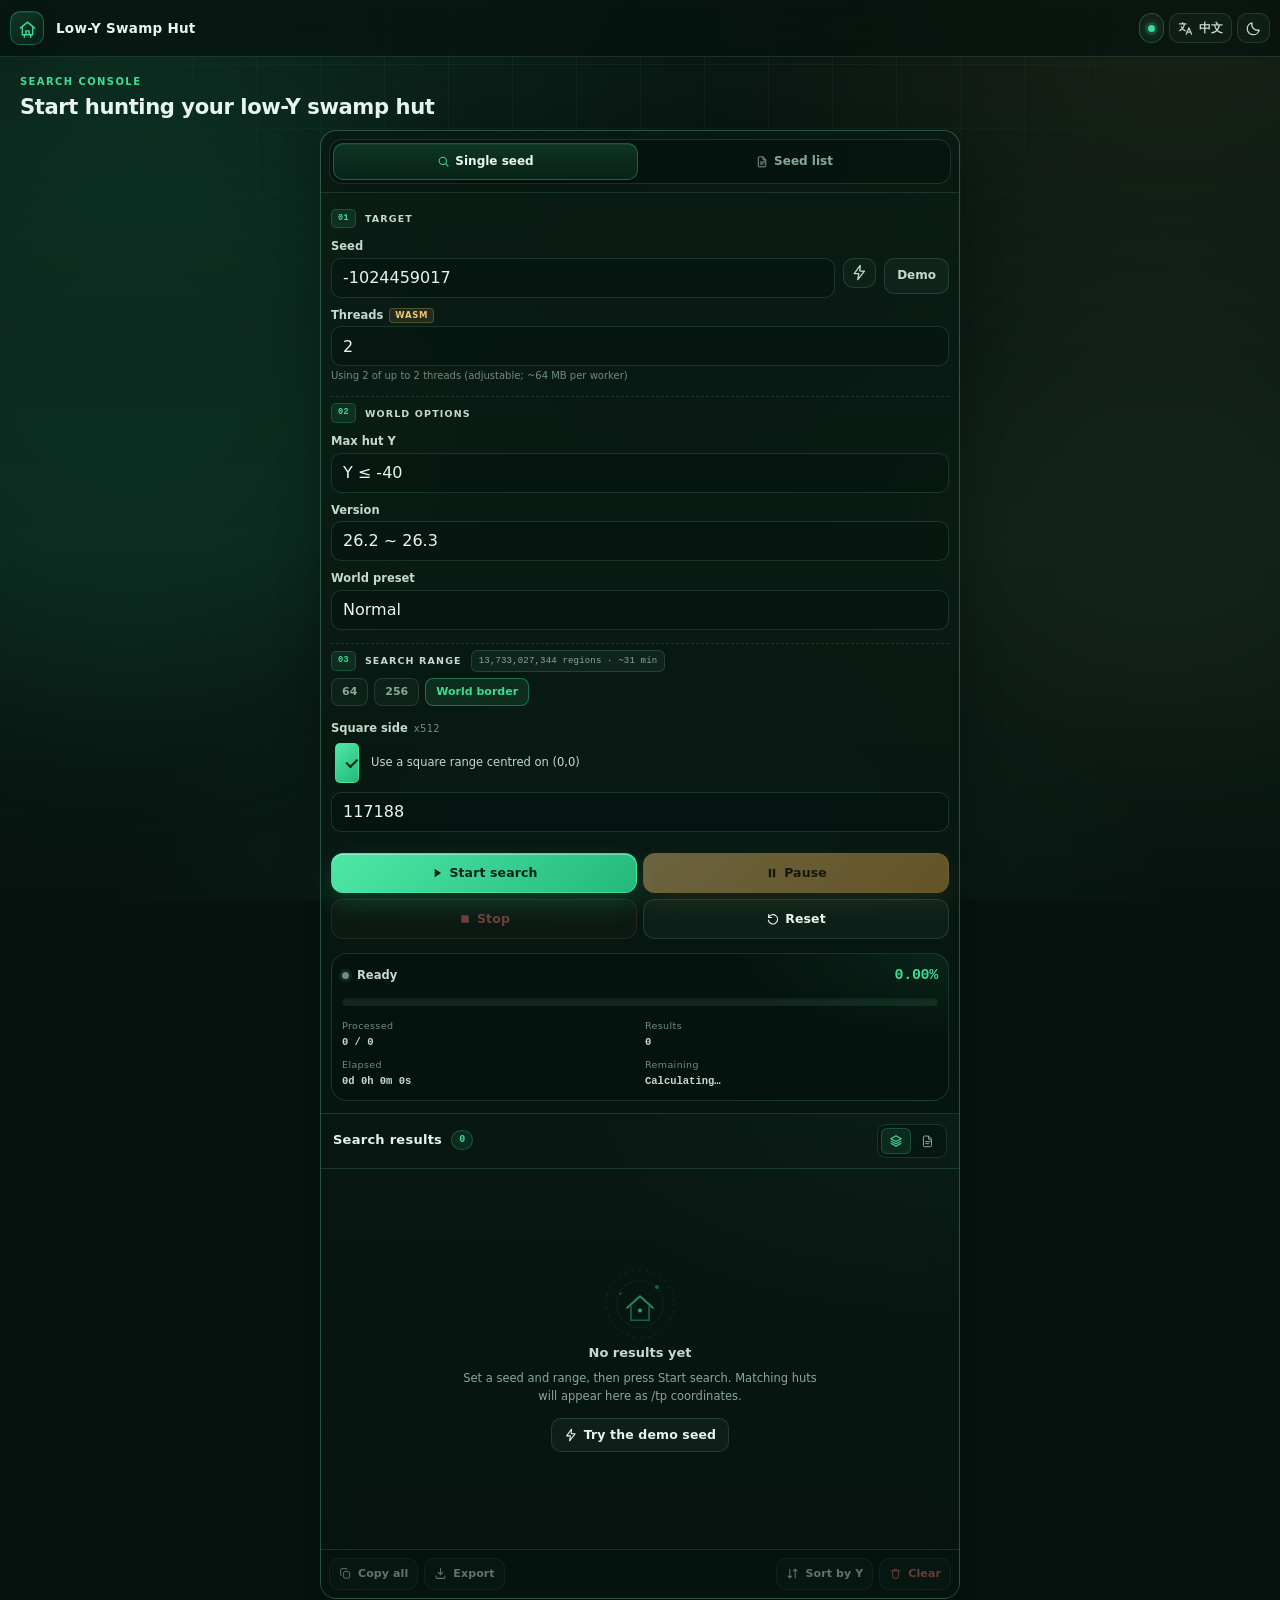
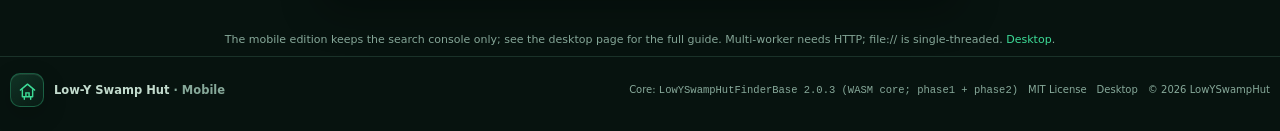
==== commit f3bbbb77: "thread count can now be changed according to your machine" ====
--- a/mobile.html
+++ b/mobile.html
@@ -134,7 +134,7 @@
 
                 <div class="form-row thread-row">
                   <label class="form-label" for="sThreads"><span data-i18n="label.threads">线程数</span> <span class="tag">WASM</span></label>
-                  <div class="form-control"><input id="sThreads" type="text" value="1" readonly tabindex="-1"></div>
+                  <div class="form-control"><input id="sThreads" type="number" min="1" max="32" step="1" value="1" inputmode="numeric" autocomplete="off"></div>
                   <span class="form-aside" id="sThreadHint">自动检测线程</span>
                 </div>
               </section>
--- a/css/style.css
+++ b/css/style.css
@@ -1306,6 +1306,7 @@
 .credit-card {
   display: flex;
   align-items: center;
+  flex-wrap: wrap;
   gap: 22px;
   padding: 28px 30px;
   border-radius: 22px;
@@ -1334,6 +1335,34 @@
   color: var(--text);
 }
 .credit-copy p { margin: 0; font-size: 12px; color: var(--muted); }
+.credit-actions {
+  flex: 0 0 100%;
+  width: 100%;
+  display: flex;
+  flex-wrap: wrap;
+  align-items: center;
+  gap: 8px;
+  padding-top: 14px;
+  border-top: 1px solid var(--line);
+}
+.credit-actions-title {
+  font-size: 10px;
+  font-weight: 650;
+  letter-spacing: 0.06em;
+  color: var(--muted-2);
+}
+.credit-github {
+  width: auto;
+  justify-content: center;
+}
+.credit-actions-note {
+  flex: 0 1 auto;
+  min-width: 0;
+  margin: 0;
+  font-size: 11px;
+  line-height: 1.5;
+  color: var(--muted);
+}
 
 /* ---------------------------------------------------------- footer */
 .site-footer { border-top: 1px solid var(--line); padding: 26px 0 34px; margin-top: 20px; }
@@ -1553,6 +1582,7 @@
   .form-row, .form-row.wide { grid-template-columns: 1fr; gap: 3px; padding: 6px 0; }
   .form-label { min-height: 0; }
   .form-aside { display: none; }
+  .thread-row .form-aside { display: block; grid-column: 1; }
   .bounds-rows.square-on { display: none; }
   .form-control input, .form-control select { font-size: 16px; }
   .action-row { grid-template-columns: 1fr 1fr; }
@@ -1568,6 +1598,7 @@
   .result-table thead th { padding: 9px 8px; }
   .credit-card { flex-direction: column; align-items: flex-start; padding: 22px; }
   .credit-card > .btn { align-self: flex-start; }
+  .credit-actions { width: 100%; }
   .footer-inner { flex-direction: column; align-items: flex-start; }
   .footer-links { margin-left: 0; }
   .toast-host { left: 14px; right: 14px; bottom: 14px; align-items: stretch; }
--- a/css/mobile.css
+++ b/css/mobile.css
@@ -71,7 +71,7 @@
 body.mobile-page .side-input-row { gap: 6px; }
 body.mobile-page .side-input-row input { width: 100%; }
 body.mobile-page .square-control .check-row { font-size: 11.5px; }
-body.mobile-page .thread-row { display: none; }
+body.mobile-page .thread-row .form-aside { display: block; grid-column: 1; font-size: 10px; }
 body.mobile-page .bounds-rows.square-on { display: none; }
 body.mobile-page .dropzone.compact { min-height: 92px; padding: 12px; }
 
